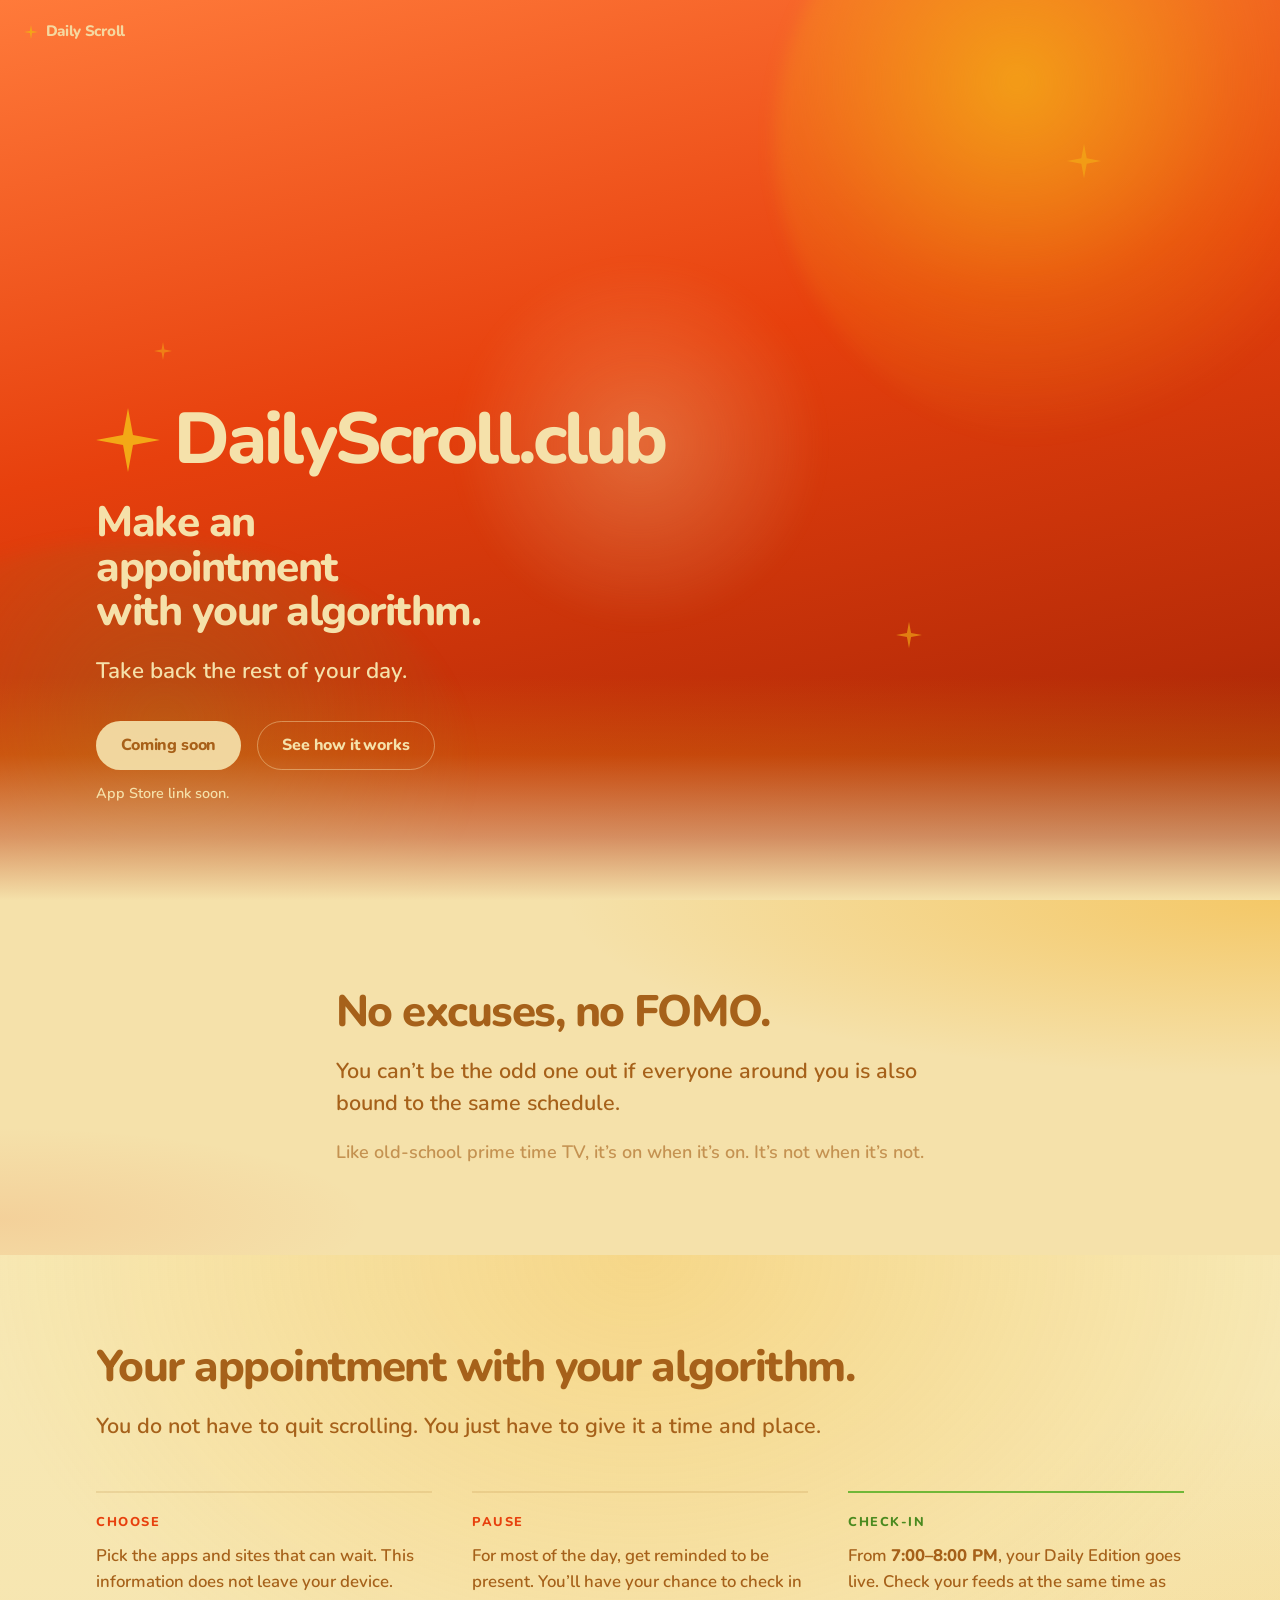
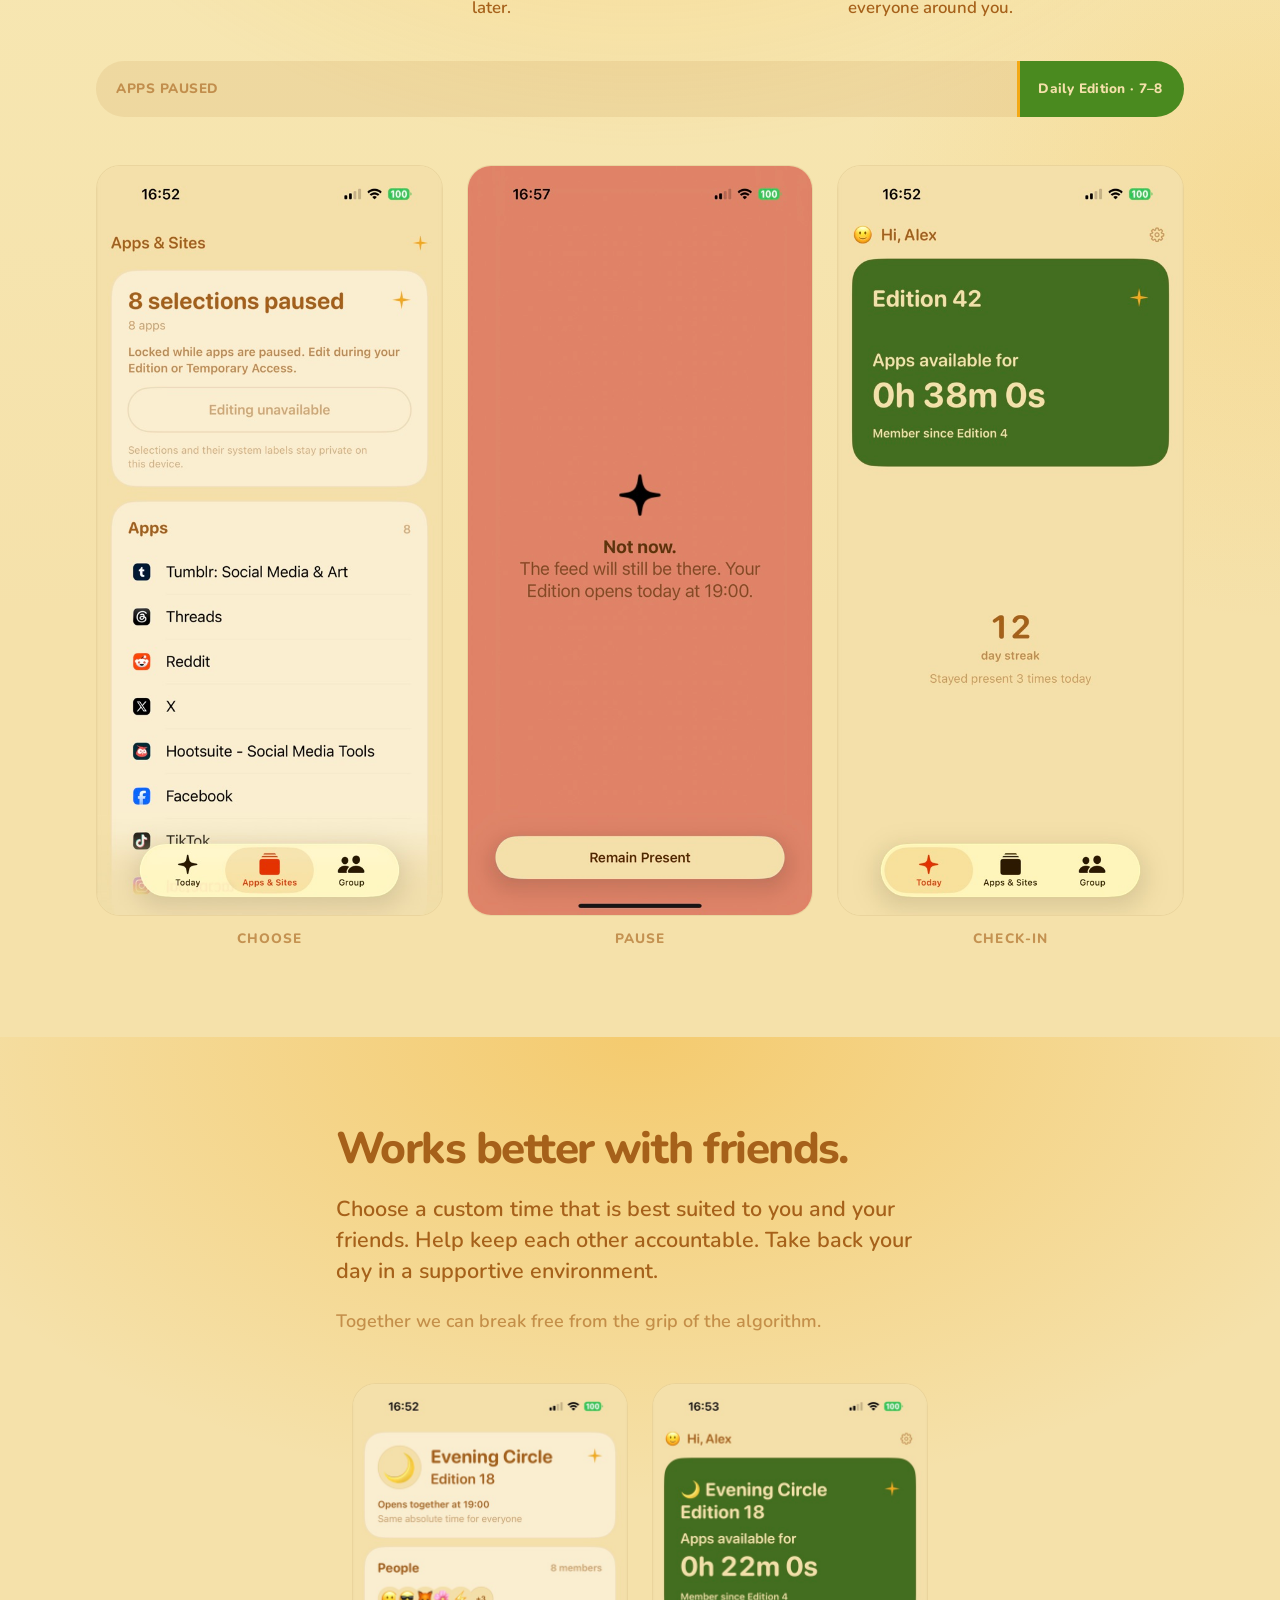
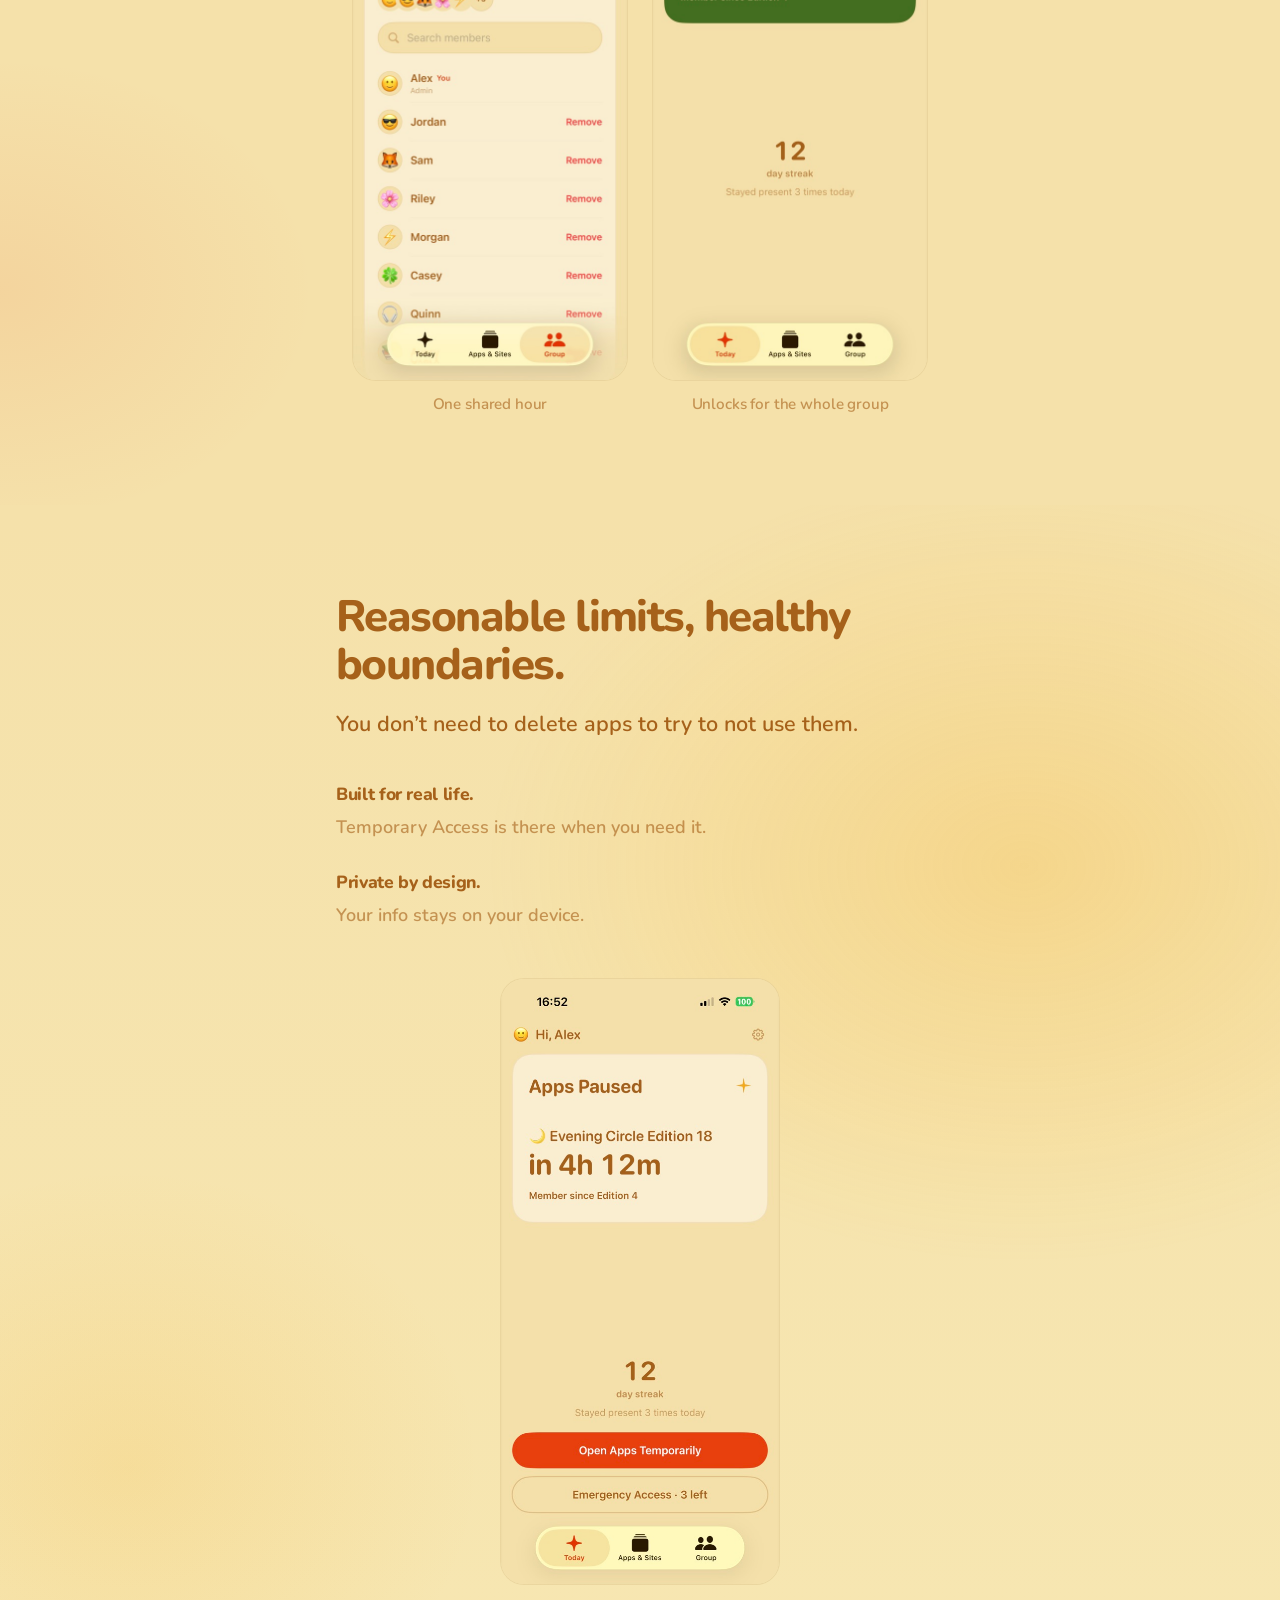
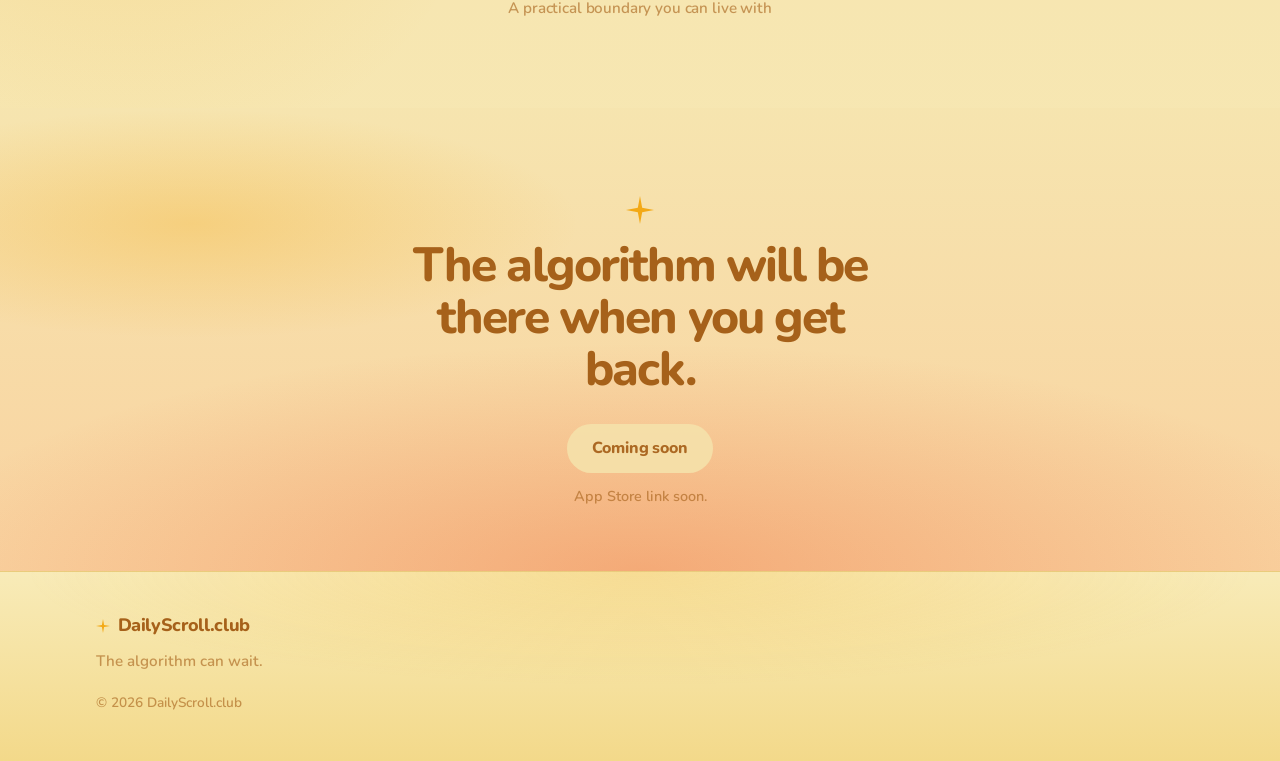
==== index.html @ f3be9831 "Add the DailyScroll.club marketing site. One-page site with product screenshots, brand atmosphere, a" ====
<!DOCTYPE html>
<html lang="en">
  <head>
    <meta charset="utf-8" />
    <meta name="viewport" content="width=device-width, initial-scale=1" />
    <title>Daily Scroll — The internet can wait.</title>
    <meta
      name="description"
      content="Daily Scroll gives your feeds one evening hour—then puts them away. Catch up once a day. The rest of the day is yours."
    />
    <meta property="og:title" content="Daily Scroll — The internet can wait." />
    <meta
      property="og:description"
      content="Give the feed an appointment. Catch up once a day. Then close the hour."
    />
    <meta property="og:type" content="website" />
    <meta property="og:image" content="assets/screens/daily-edition.jpg" />
    <link rel="icon" href="assets/sparkle.svg" type="image/svg+xml" />
    <link rel="preconnect" href="https://fonts.googleapis.com" />
    <link rel="preconnect" href="https://fonts.gstatic.com" crossorigin />
    <link
      href="https://fonts.googleapis.com/css2?family=Nunito:wght@500;600;700;800&display=swap"
      rel="stylesheet"
    />
    <link rel="stylesheet" href="styles.css" />
  </head>
  <body>
    <!--
      Store CTA placeholder.
      When you have a listing, set STORE_URL in main.js (and the button will activate).
    -->
    <a class="skip-link" href="#main">Skip to content</a>

    <header class="site-header">
      <a class="wordmark wordmark--nav" href="#top" aria-label="Daily Scroll home">
        <span class="sparkle sparkle--sm" aria-hidden="true"></span>
        Daily Scroll
      </a>
    </header>

    <main id="main">
      <!-- 1. Hero -->
      <section class="hero" id="top" aria-labelledby="hero-brand">
        <div class="hero__atmosphere" aria-hidden="true">
          <span class="hero__wash hero__wash--gold"></span>
          <span class="hero__wash hero__wash--ember"></span>
          <span class="hero__wash hero__wash--dusk"></span>
          <span class="hero__spark hero__spark--a"></span>
          <span class="hero__spark hero__spark--b"></span>
          <span class="hero__spark hero__spark--c"></span>
          <span class="hero__horizon"></span>
        </div>
        <div class="hero__inner">
          <h1 id="hero-brand" class="hero__brand reveal" data-reveal>
            <span class="sparkle sparkle--lg sparkle--twinkle" aria-hidden="true"></span>
            <span class="hero__brand-name">DailyScroll.club</span>
          </h1>
          <p id="hero-promise" class="hero__promise reveal" data-reveal>
            Make an appointment<br />with your algorithm.
          </p>
          <p class="hero__support reveal" data-reveal>
            Take back the rest of your day.
          </p>
          <div class="cta-group reveal" data-reveal>
            <a
              class="btn btn--primary btn--coming-soon"
              id="store-cta"
              href="#"
              aria-disabled="true"
              role="link"
            >
              Coming soon
            </a>
            <a class="btn btn--ghost" href="#how">See how it works</a>
          </div>
          <p class="cta-note reveal" data-reveal>App Store link soon.</p>
        </div>
      </section>

      <!-- 2. Observation -->
      <section class="section section--observation" aria-labelledby="observation-title">
        <div class="section__glow" aria-hidden="true"></div>
        <div class="section__inner narrow">
          <h2 id="observation-title" class="section__title reveal" data-reveal>
            No excuses, no FOMO.
          </h2>
          <p class="section__lead reveal" data-reveal>
            You can’t be the odd one out if everyone around you is also bound to
            the same schedule.
          </p>
          <p class="section__body reveal" data-reveal>
            Like old-school prime time TV, it’s on when it’s on. It’s not when
            it’s not.
          </p>
        </div>
      </section>

      <!-- 3. Ritual -->
      <section class="section section--ritual" id="how" aria-labelledby="ritual-title">
        <div class="section__glow" aria-hidden="true"></div>
        <div class="section__inner">
          <h2 id="ritual-title" class="section__title reveal" data-reveal>
            Your appointment with your algorithm.
          </h2>
          <p class="section__lead reveal" data-reveal>
            You do not have to quit scrolling. You just have to give it a time
            and place.
          </p>

          <ol class="ritual" aria-label="How Daily Scroll works">
            <li class="ritual__step reveal" data-reveal>
              <span class="ritual__label">Choose</span>
              <p>Pick the apps and sites that can wait. This information does not leave your device.</p>
            </li>
            <li class="ritual__step reveal" data-reveal>
              <span class="ritual__label">Pause</span>
              <p>For most of the day, get reminded to be present. You’ll have your chance to check in later.</p>
            </li>
            <li class="ritual__step ritual__step--edition reveal" data-reveal>
              <span class="ritual__label">Check-in</span>
              <p>From <strong>7:00–8:00&nbsp;PM</strong>, your Daily Edition goes live. Check your feeds at the same time as everyone around you.</p>
            </li>
          </ol>

          <div class="edition-visual reveal" data-reveal aria-hidden="true">
            <div class="edition-visual__track">
              <div class="edition-visual__day">
                <span>Apps paused</span>
              </div>
              <div class="edition-visual__hour">
                <span class="edition-visual__hand"></span>
                <span>Daily Edition · 7–8</span>
              </div>
            </div>
          </div>
        </div>

        <div class="section__inner shot-strip reveal" data-reveal>
          <figure class="shot">
            <img
              src="assets/screens/paused-apps.jpg"
              width="600"
              height="1304"
              alt="Apps and Sites screen showing eight social apps paused until the Edition."
              loading="lazy"
              decoding="async"
            />
            <figcaption class="shot__caption">Choose</figcaption>
          </figure>
          <figure class="shot">
            <img
              src="assets/screens/shield.jpg"
              width="600"
              height="1304"
              alt="Shield screen saying Not now, with Remain Present, and a note that the Edition opens at 19:00."
              loading="lazy"
              decoding="async"
            />
            <figcaption class="shot__caption">Pause</figcaption>
          </figure>
          <figure class="shot">
            <img
              src="assets/screens/daily-edition.jpg"
              width="600"
              height="1304"
              alt="Today screen during Daily Edition with apps available for thirty-eight minutes and a twelve-day streak."
              loading="lazy"
              decoding="async"
            />
            <figcaption class="shot__caption">Check-in</figcaption>
          </figure>
        </div>
      </section>

      <!-- 4. Social -->
      <section class="section section--together" aria-labelledby="together-title">
        <div class="section__glow" aria-hidden="true"></div>
        <div class="section__inner narrow">
          <h2 id="together-title" class="section__title reveal" data-reveal>
            Works better with friends.
          </h2>
          <p class="section__lead reveal" data-reveal>
            Choose a custom time that is best suited to you and your friends.
            Help keep each other accountable. Take back your day in a supportive
            environment.
          </p>
          <p class="section__body reveal" data-reveal>
            Together we can break free from the grip of the algorithm.
          </p>
        </div>

        <div class="section__inner shot-strip shot-strip--pair reveal" data-reveal>
          <figure class="shot">
            <img
              src="assets/screens/group.jpg"
              width="600"
              height="1304"
              alt="Group tab for Evening Circle, opening together at 19:00 with eight members."
              loading="lazy"
              decoding="async"
            />
            <figcaption class="shot__caption">One shared hour</figcaption>
          </figure>
          <figure class="shot">
            <img
              src="assets/screens/group-edition.jpg"
              width="600"
              height="1304"
              alt="Today screen during Group Edition with Evening Circle apps available for twenty-two minutes."
              loading="lazy"
              decoding="async"
            />
            <figcaption class="shot__caption">Unlocks for the whole group</figcaption>
          </figure>
        </div>
      </section>

      <!-- 5. Reassurance -->
      <section class="section section--ease" aria-labelledby="ease-title">
        <div class="section__glow" aria-hidden="true"></div>
        <div class="section__inner narrow">
          <h2 id="ease-title" class="section__title reveal" data-reveal>
            Reasonable limits, healthy boundaries.
          </h2>
          <p class="section__lead reveal" data-reveal>
            You don’t need to delete apps to try to not use them.
          </p>
          <ul class="ease-list">
            <li class="reveal" data-reveal>
              <strong>Built for real life.</strong>
              Temporary Access is there when you need it.
            </li>
            <li class="reveal" data-reveal>
              <strong>Private by design.</strong>
              Your info stays on your device.
            </li>
          </ul>
        </div>

        <div class="section__inner shot-strip shot-strip--single reveal" data-reveal>
          <figure class="shot">
            <img
              src="assets/screens/group-paused.jpg"
              width="600"
              height="1304"
              alt="Today screen with apps paused until Evening Circle Edition, plus Temporary and Emergency Access actions."
              loading="lazy"
              decoding="async"
            />
            <figcaption class="shot__caption">
              A practical boundary you can live with
            </figcaption>
          </figure>
        </div>
      </section>

      <!-- 6. Soft close -->
      <section class="section section--close" aria-labelledby="close-title">
        <div class="section__glow" aria-hidden="true"></div>
        <div class="section__inner narrow close-inner">
          <span class="sparkle sparkle--md sparkle--twinkle reveal" data-reveal aria-hidden="true"></span>
          <h2 id="close-title" class="close__title reveal" data-reveal>
            The algorithm will be there when you get back.
          </h2>
          <div class="cta-group reveal" data-reveal>
            <a
              class="btn btn--primary btn--coming-soon"
              id="store-cta-footer"
              href="#"
              aria-disabled="true"
              role="link"
            >
              Coming soon
            </a>
          </div>
          <p class="cta-note reveal" data-reveal>App Store link soon.</p>
        </div>
      </section>
    </main>

    <footer class="site-footer">
      <div class="site-footer__inner">
        <p class="site-footer__brand">
          <span class="sparkle sparkle--sm" aria-hidden="true"></span>
          DailyScroll.club
        </p>
        <p class="site-footer__note">
          The algorithm can wait.
        </p>
        <p class="site-footer__meta">
          <span>&copy; <span id="year">2026</span> DailyScroll.club</span>
        </p>
      </div>
    </footer>

    <script src="main.js" defer></script>
  </body>
</html>
---- styles.css ----
/* Daily Scroll — marketing page
   Tokens from Shared/BrandPalette.swift */

:root {
  --canvas: #f5e1aa;
  --ink: #a6611a;
  --flame: #e7400d;
  --gold: #f3a916;
  --green: #71b738;
  --edition: #4a8a1f;
  --cream: #f5e1aa;
  --surface: #f8ebb8;
  --ink-soft: rgba(166, 97, 26, 0.62);
  --ink-faint: rgba(166, 97, 26, 0.14);
  --font: "Nunito", system-ui, sans-serif;
  --max: 68rem;
  --narrow: 38rem;
  --ease: cubic-bezier(0.22, 1, 0.36, 1);
}

*,
*::before,
*::after {
  box-sizing: border-box;
}

html {
  scroll-behavior: smooth;
}

@media (prefers-reduced-motion: reduce) {
  html {
    scroll-behavior: auto;
  }
}

body {
  margin: 0;
  font-family: var(--font);
  font-weight: 500;
  font-size: 1.125rem;
  line-height: 1.55;
  color: var(--ink);
  background-color: var(--canvas);
  background-image:
    radial-gradient(ellipse 90% 50% at 0% 8%, rgba(243, 169, 22, 0.3), transparent 60%),
    radial-gradient(ellipse 70% 40% at 100% 55%, rgba(243, 169, 22, 0.14), transparent 58%),
    radial-gradient(ellipse 85% 45% at 50% 100%, rgba(231, 64, 13, 0.1), transparent 62%),
    linear-gradient(180deg, #f8ebb8 0%, var(--canvas) 35%, #f6e4b0 100%);
  background-attachment: fixed;
  -webkit-font-smoothing: antialiased;
  text-rendering: optimizeLegibility;
}

img {
  max-width: 100%;
  display: block;
}

a {
  color: inherit;
}

.skip-link {
  position: absolute;
  left: 1rem;
  top: -100%;
  z-index: 100;
  padding: 0.6rem 1rem;
  background: var(--flame);
  color: var(--cream);
  border-radius: 999px;
  font-weight: 700;
  text-decoration: none;
}

.skip-link:focus {
  top: 1rem;
}

/* Sparkle */

.sparkle {
  display: inline-block;
  flex-shrink: 0;
  background-color: var(--gold);
  mask: url("assets/sparkle.svg") center / contain no-repeat;
  -webkit-mask: url("assets/sparkle.svg") center / contain no-repeat;
}

.sparkle--sm {
  width: 0.9rem;
  height: 0.9rem;
}

.sparkle--md {
  width: 1.75rem;
  height: 1.75rem;
}

.sparkle--lg {
  width: clamp(2.75rem, 7vw, 4rem);
  height: clamp(2.75rem, 7vw, 4rem);
}

.sparkle--twinkle {
  animation: sparkle-twinkle 3.6s var(--ease) infinite;
}

@keyframes sparkle-twinkle {
  0%,
  100% {
    opacity: 0.55;
    transform: scale(0.92) rotate(0deg);
  }
  45% {
    opacity: 1;
    transform: scale(1.08) rotate(12deg);
  }
  70% {
    opacity: 0.8;
    transform: scale(1) rotate(-4deg);
  }
}

/* Header */

.site-header {
  position: absolute;
  top: 0;
  left: 0;
  right: 0;
  z-index: 10;
  padding: 1.25rem 1.5rem;
  display: flex;
  justify-content: flex-start;
}

.wordmark {
  display: inline-flex;
  align-items: center;
  gap: 0.45rem;
  text-decoration: none;
  font-weight: 800;
  letter-spacing: -0.02em;
}

.wordmark--nav {
  font-size: 0.95rem;
  color: var(--cream);
  opacity: 0.92;
}

.wordmark--nav .sparkle {
  background-color: var(--gold);
}

/* Hero — flame dusk, gold flares, drifting sparkles */

.hero {
  position: relative;
  min-height: 100svh;
  display: flex;
  align-items: flex-end;
  padding: 6.5rem 1.5rem 5.5rem;
  overflow: hidden;
  color: var(--cream);
  background: var(--flame);
}

.hero__atmosphere {
  position: absolute;
  inset: 0;
  pointer-events: none;
  background:
    linear-gradient(168deg, #ff7a3a 0%, var(--flame) 42%, #b82c08 78%, #8f1f05 100%);
}

.hero__wash {
  position: absolute;
  border-radius: 50%;
  filter: blur(8px);
}

.hero__wash--gold {
  top: -18%;
  right: -8%;
  width: min(72vw, 38rem);
  height: min(72vw, 38rem);
  background:
    radial-gradient(circle at 40% 40%, rgba(243, 169, 22, 0.85) 0%, rgba(243, 169, 22, 0.25) 42%, transparent 70%);
  animation: wash-drift 14s var(--ease) infinite alternate;
}

.hero__wash--ember {
  bottom: -10%;
  left: -16%;
  width: min(80vw, 42rem);
  height: min(55vw, 28rem);
  background:
    radial-gradient(circle at 55% 40%, rgba(166, 97, 26, 0.55) 0%, rgba(166, 97, 26, 0.15) 50%, transparent 72%);
  animation: wash-drift 18s var(--ease) infinite alternate-reverse;
}

.hero__wash--dusk {
  top: 28%;
  left: 35%;
  width: min(50vw, 24rem);
  height: min(50vw, 24rem);
  background:
    radial-gradient(circle at center, rgba(245, 225, 170, 0.28) 0%, transparent 68%);
  animation: wash-breathe 9s var(--ease) infinite;
}

.hero__spark {
  position: absolute;
  width: 1.35rem;
  height: 1.35rem;
  background-color: var(--gold);
  mask: url("assets/sparkle.svg") center / contain no-repeat;
  -webkit-mask: url("assets/sparkle.svg") center / contain no-repeat;
  opacity: 0.7;
}

.hero__spark--a {
  top: 16%;
  right: 14%;
  width: 2.1rem;
  height: 2.1rem;
  animation: spark-float 7s var(--ease) infinite;
}

.hero__spark--b {
  top: 38%;
  left: 12%;
  width: 1.15rem;
  height: 1.15rem;
  opacity: 0.55;
  animation: spark-float 9.5s var(--ease) 1.2s infinite reverse;
}

.hero__spark--c {
  bottom: 28%;
  right: 28%;
  width: 1.6rem;
  height: 1.6rem;
  opacity: 0.65;
  animation: spark-float 8.2s var(--ease) 0.6s infinite;
}

.hero__horizon {
  position: absolute;
  left: 0;
  right: 0;
  bottom: 0;
  height: min(28vh, 14rem);
  background:
    linear-gradient(
      180deg,
      transparent 0%,
      rgba(243, 169, 22, 0.22) 35%,
      rgba(245, 225, 170, 0.55) 72%,
      var(--canvas) 100%
    );
}

@keyframes wash-drift {
  from {
    transform: translate3d(0, 0, 0) scale(1);
  }
  to {
    transform: translate3d(-3%, 4%, 0) scale(1.06);
  }
}

@keyframes wash-breathe {
  0%,
  100% {
    opacity: 0.45;
    transform: scale(1);
  }
  50% {
    opacity: 0.9;
    transform: scale(1.12);
  }
}

@keyframes spark-float {
  0%,
  100% {
    transform: translate3d(0, 0, 0) rotate(0deg);
    opacity: 0.45;
  }
  50% {
    transform: translate3d(0, -1.1rem, 0) rotate(18deg);
    opacity: 0.95;
  }
}

.hero__inner {
  position: relative;
  z-index: 1;
  width: min(100%, var(--max));
  margin: 0 auto;
  padding-bottom: 0.5rem;
}

.hero__brand {
  display: flex;
  align-items: center;
  gap: 0.85rem;
  margin: 0 0 1.5rem;
  font-size: inherit;
  font-weight: inherit;
}

.hero__brand-name {
  font-size: clamp(2.5rem, 8vw, 4.5rem);
  font-weight: 800;
  letter-spacing: -0.04em;
  line-height: 1.02;
}

.hero__promise {
  margin: 0 0 1.25rem;
  font-size: clamp(1.75rem, 5vw, 2.65rem);
  font-weight: 800;
  letter-spacing: -0.035em;
  line-height: 1.05;
  max-width: 16ch;
  opacity: 0.96;
}

.hero__support {
  margin: 0 0 2rem;
  font-size: clamp(1.15rem, 2.4vw, 1.4rem);
  font-weight: 600;
  opacity: 0.92;
  max-width: 28ch;
}

/* CTAs */

.cta-group {
  display: flex;
  flex-wrap: wrap;
  align-items: center;
  gap: 0.75rem 1rem;
}

.btn {
  display: inline-flex;
  align-items: center;
  justify-content: center;
  min-height: 3rem;
  padding: 0.7rem 1.5rem;
  border-radius: 999px;
  font-family: inherit;
  font-size: 1rem;
  font-weight: 800;
  letter-spacing: -0.01em;
  text-decoration: none;
  border: 1.5px solid transparent;
  transition:
    transform 0.2s var(--ease),
    background-color 0.2s var(--ease),
    border-color 0.2s var(--ease),
    opacity 0.2s var(--ease);
}

.btn--primary {
  background: var(--gold);
  color: var(--ink);
}

.hero .btn--primary,
.section--close .btn--primary {
  background: var(--cream);
  color: var(--ink);
}

.btn--ghost {
  background: transparent;
  color: var(--cream);
  border-color: rgba(245, 225, 170, 0.45);
}

.btn--coming-soon {
  cursor: default;
  pointer-events: none;
  opacity: 0.92;
}

.btn:not(.btn--coming-soon):hover {
  transform: translateY(-1px);
}

.btn:not(.btn--coming-soon):active {
  transform: translateY(1px);
}

.cta-note {
  margin: 0.75rem 0 0;
  font-size: 0.9rem;
  font-weight: 600;
  opacity: 0.7;
}

.hero .cta-note {
  color: var(--cream);
}

/* Sections — cream / gold / flame. Green stays in UI chrome (Edition), not page washes. */

.section {
  position: relative;
  padding: 5.5rem 1.5rem;
}

.section__glow {
  position: absolute;
  inset: 0;
  pointer-events: none;
  z-index: 0;
}

.section__inner {
  position: relative;
  z-index: 1;
  width: min(100%, var(--max));
  margin: 0 auto;
}

.section__inner.narrow {
  width: min(100%, var(--narrow));
}

.section__title {
  margin: 0 0 1.25rem;
  font-size: clamp(1.85rem, 4.5vw, 2.75rem);
  font-weight: 800;
  letter-spacing: -0.035em;
  line-height: 1.1;
}

.section__lead {
  margin: 0 0 1.25rem;
  font-size: clamp(1.15rem, 2.2vw, 1.35rem);
  font-weight: 600;
  line-height: 1.45;
}

.section__body {
  margin: 0;
  color: var(--ink-soft);
  font-weight: 600;
}

.section--observation {
  background: linear-gradient(180deg, rgba(245, 225, 170, 0.85) 0%, transparent 55%);
}

.section--observation .section__glow {
  background:
    radial-gradient(ellipse 90% 80% at 100% 0%, rgba(243, 169, 22, 0.45), transparent 62%),
    radial-gradient(ellipse 50% 45% at 0% 90%, rgba(231, 64, 13, 0.1), transparent 58%);
}

.section--ritual {
  background: linear-gradient(180deg, rgba(248, 235, 184, 0.75) 0%, transparent 70%);
}

.section--ritual .section__glow {
  background:
    radial-gradient(ellipse 80% 55% at 50% 0%, rgba(243, 169, 22, 0.28), transparent 65%),
    radial-gradient(ellipse 55% 50% at 100% 40%, rgba(243, 169, 22, 0.16), transparent 60%);
}

.section--together {
  background: transparent;
}

.section--together .section__glow {
  background:
    radial-gradient(ellipse 100% 70% at 50% 0%, rgba(243, 169, 22, 0.4), transparent 62%),
    radial-gradient(ellipse 45% 40% at 0% 80%, rgba(231, 64, 13, 0.08), transparent 55%);
}

.section--ease {
  background: linear-gradient(180deg, transparent 0%, rgba(248, 235, 184, 0.55) 100%);
}

.section--ease .section__glow {
  background:
    radial-gradient(ellipse 70% 55% at 80% 30%, rgba(243, 169, 22, 0.22), transparent 60%),
    radial-gradient(ellipse 50% 45% at 10% 80%, rgba(243, 169, 22, 0.14), transparent 55%);
}

.section--close {
  background: linear-gradient(180deg, rgba(248, 235, 184, 0.35) 0%, rgba(253, 196, 150, 0.5) 100%);
  text-align: center;
  padding-bottom: 4rem;
}

.section--close .section__glow {
  background:
    radial-gradient(ellipse 100% 85% at 50% 100%, rgba(231, 64, 13, 0.28), transparent 58%),
    radial-gradient(ellipse 55% 45% at 15% 25%, rgba(243, 169, 22, 0.3), transparent 55%);
}

.close-inner {
  display: flex;
  flex-direction: column;
  align-items: center;
}

.close-inner .sparkle {
  margin-bottom: 1rem;
}

.close__title {
  margin: 0 0 1.75rem;
  font-size: clamp(1.85rem, 5vw, 3rem);
  font-weight: 800;
  letter-spacing: -0.04em;
  line-height: 1.08;
  max-width: 16ch;
}

.section--close .cta-note {
  color: var(--ink-soft);
}

.section--close .btn--ghost {
  color: var(--ink);
  border-color: var(--ink-faint);
}

/* Ritual steps — not a card farm; open rhythm */

.ritual {
  list-style: none;
  margin: 3rem 0 2.5rem;
  padding: 0;
  display: grid;
  gap: 2rem;
}

@media (min-width: 720px) {
  .ritual {
    grid-template-columns: repeat(3, 1fr);
    gap: 2.5rem;
  }
}

.ritual__step {
  margin: 0;
  padding: 0;
  border-top: 2px solid var(--ink-faint);
  padding-top: 1.25rem;
}

.ritual__step--edition {
  border-top-color: var(--green);
}

.ritual__label {
  display: block;
  margin-bottom: 0.65rem;
  font-size: 0.8rem;
  font-weight: 800;
  letter-spacing: 0.12em;
  text-transform: uppercase;
  color: var(--flame);
}

.ritual__step--edition .ritual__label {
  color: var(--edition);
}

.ritual__step p {
  margin: 0;
  font-size: 1.05rem;
  font-weight: 600;
  color: var(--ink);
}

.ritual__step em {
  font-style: normal;
  font-weight: 800;
}

.ritual__step strong {
  font-weight: 800;
}

/* Edition timeline visual */

.edition-visual {
  margin: 0 0 3rem;
}

.edition-visual__track {
  display: grid;
  grid-template-columns: 1fr auto;
  align-items: stretch;
  gap: 0;
  min-height: 3.5rem;
  border-radius: 999px;
  overflow: hidden;
  background: rgba(166, 97, 26, 0.1);
}

.edition-visual__day {
  display: flex;
  align-items: center;
  padding: 0.85rem 1.25rem;
  font-size: 0.85rem;
  font-weight: 800;
  letter-spacing: 0.04em;
  text-transform: uppercase;
  color: var(--ink-soft);
}

.edition-visual__hour {
  position: relative;
  display: flex;
  align-items: center;
  justify-content: center;
  min-width: 9.5rem;
  padding: 0.85rem 1.35rem;
  background: var(--edition);
  color: var(--cream);
  font-size: 0.85rem;
  font-weight: 800;
  letter-spacing: 0.02em;
}

.edition-visual__hand {
  position: absolute;
  left: 0;
  top: 0;
  bottom: 0;
  width: 3px;
  background: var(--gold);
  transform-origin: center top;
  animation: hour-pulse 3.2s var(--ease) infinite;
}

@keyframes hour-pulse {
  0%,
  100% {
    opacity: 0.55;
    box-shadow: 0 0 0 0 rgba(243, 169, 22, 0.4);
  }
  50% {
    opacity: 1;
    box-shadow: 0 0 12px 2px rgba(243, 169, 22, 0.35);
  }
}

/* Product screenshots — one strip pattern everywhere */

.shot-strip {
  display: grid;
  grid-template-columns: repeat(3, minmax(0, 1fr));
  gap: 1.25rem 1.5rem;
  margin-top: 3rem;
  align-items: start;
}

.shot-strip--pair {
  grid-template-columns: repeat(2, minmax(0, 1fr));
  max-width: 36rem;
  margin-left: auto;
  margin-right: auto;
}

.shot-strip--single {
  grid-template-columns: minmax(0, 17.5rem);
  justify-content: center;
  max-width: none;
}

.shot {
  margin: 0;
  width: 100%;
  max-width: none;
}

.shot img {
  width: 100%;
  height: auto;
  display: block;
  border-radius: 1.5rem;
  border: 1px solid rgba(166, 97, 26, 0.14);
  background: rgba(248, 235, 184, 0.65);
}

.shot__caption {
  margin: 0.75rem 0 0;
  font-size: 0.85rem;
  font-weight: 800;
  letter-spacing: 0.08em;
  text-transform: uppercase;
  color: var(--ink-soft);
  text-align: center;
}

.shot-strip--pair .shot__caption,
.shot-strip--single .shot__caption {
  font-size: 0.95rem;
  font-weight: 600;
  letter-spacing: -0.01em;
  text-transform: none;
}

@media (max-width: 720px) {
  .shot-strip {
    grid-template-columns: 1fr;
    max-width: 17.5rem;
    margin-left: auto;
    margin-right: auto;
    gap: 2rem;
  }

  .shot-strip--pair {
    max-width: 17.5rem;
  }
}

/* Ease list */

.ease-list {
  list-style: none;
  margin: 2.5rem 0 0;
  padding: 0;
  display: grid;
  gap: 1.75rem;
}

.ease-list li {
  margin: 0;
  padding: 0;
  font-weight: 600;
  color: var(--ink-soft);
}

.ease-list strong {
  display: block;
  margin-bottom: 0.35rem;
  color: var(--ink);
  font-weight: 800;
  font-size: 1.1rem;
  letter-spacing: -0.02em;
}

/* Footer */

.site-footer {
  position: relative;
  padding: 2.5rem 1.5rem 3rem;
  border-top: 1px solid rgba(166, 97, 26, 0.12);
  background:
    radial-gradient(ellipse 80% 100% at 50% 0%, rgba(243, 169, 22, 0.22), transparent 60%),
    linear-gradient(180deg, #f8ebb8 0%, #f3d98a 100%);
}

.site-footer__inner {
  width: min(100%, var(--max));
  margin: 0 auto;
  display: grid;
  gap: 0.65rem;
}

.site-footer__brand {
  margin: 0;
  display: inline-flex;
  align-items: center;
  gap: 0.45rem;
  font-weight: 800;
  letter-spacing: -0.02em;
}

.site-footer__note {
  margin: 0;
  font-size: 0.95rem;
  font-weight: 600;
  color: var(--ink-soft);
}

.site-footer__meta {
  margin: 0.5rem 0 0;
  font-size: 0.85rem;
  font-weight: 600;
  color: var(--ink-soft);
}

/* Reveal motion */

.reveal {
  opacity: 0;
  transform: translateY(1.1rem);
  transition:
    opacity 0.7s var(--ease),
    transform 0.7s var(--ease);
}

.reveal.is-visible {
  opacity: 1;
  transform: none;
}

.reveal:nth-child(2) {
  transition-delay: 0.06s;
}

.reveal:nth-child(3) {
  transition-delay: 0.12s;
}

.reveal:nth-child(4) {
  transition-delay: 0.18s;
}

.reveal:nth-child(5) {
  transition-delay: 0.24s;
}

@media (prefers-reduced-motion: reduce) {
  .reveal {
    opacity: 1;
    transform: none;
    transition: none;
  }

  .edition-visual__hand,
  .hero__wash--gold,
  .hero__wash--ember,
  .hero__wash--dusk,
  .hero__spark,
  .sparkle--twinkle {
    animation: none;
  }

  .hero__spark,
  .sparkle--twinkle {
    opacity: 0.75;
  }

  .hero__wash--dusk {
    opacity: 0.7;
  }

  .edition-visual__hand {
    opacity: 1;
  }

  .btn:not(.btn--coming-soon):hover,
  .btn:not(.btn--coming-soon):active {
    transform: none;
  }
}

@media (max-width: 720px) {
  body {
    background-attachment: scroll;
  }
}

/* Mobile tweaks */

@media (max-width: 480px) {
  .hero {
    padding: 5.5rem 1.25rem 3.25rem;
    align-items: flex-end;
  }

  .section {
    padding: 4rem 1.25rem;
  }

  .edition-visual__track {
    grid-template-columns: 1fr;
    border-radius: 1.25rem;
  }

  .edition-visual__hour {
    min-width: 0;
    justify-content: flex-start;
  }

  .shot-strip,
  .shot-strip--pair {
    max-width: min(100%, 18rem);
  }
}
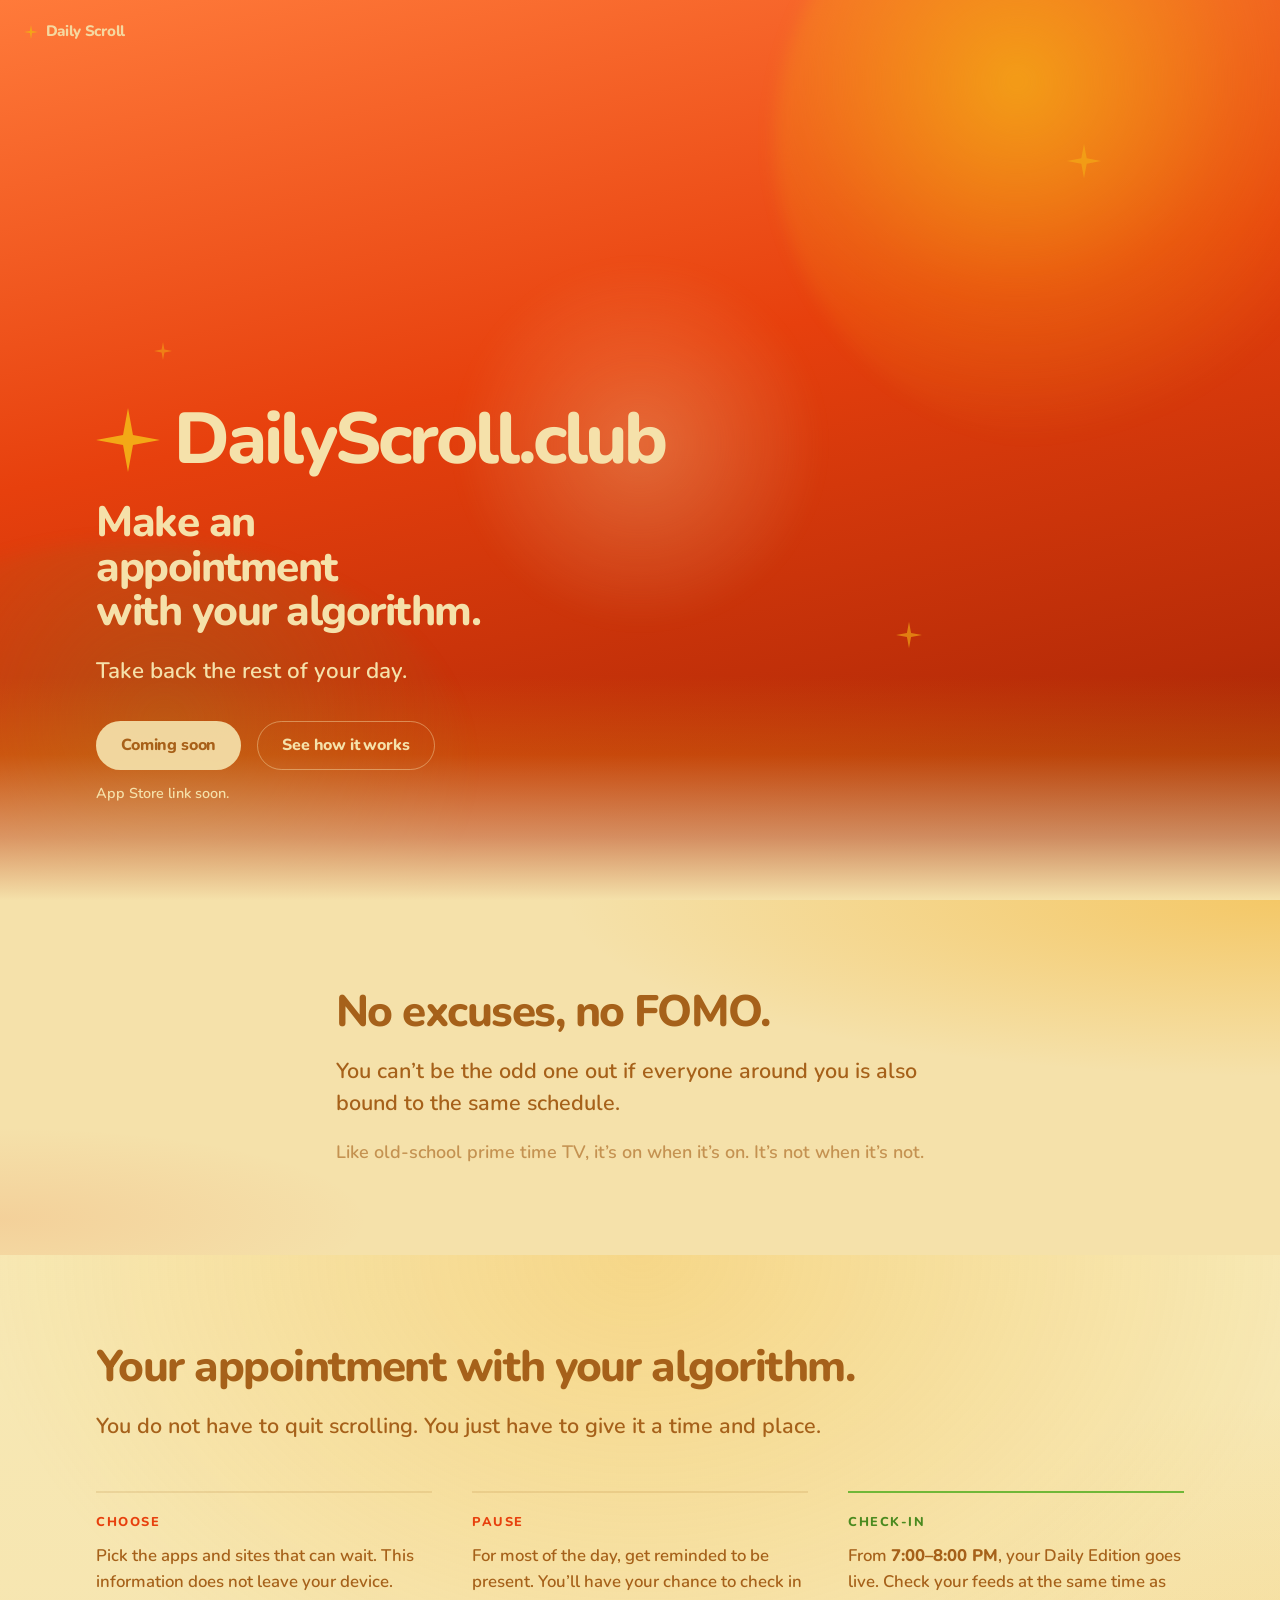
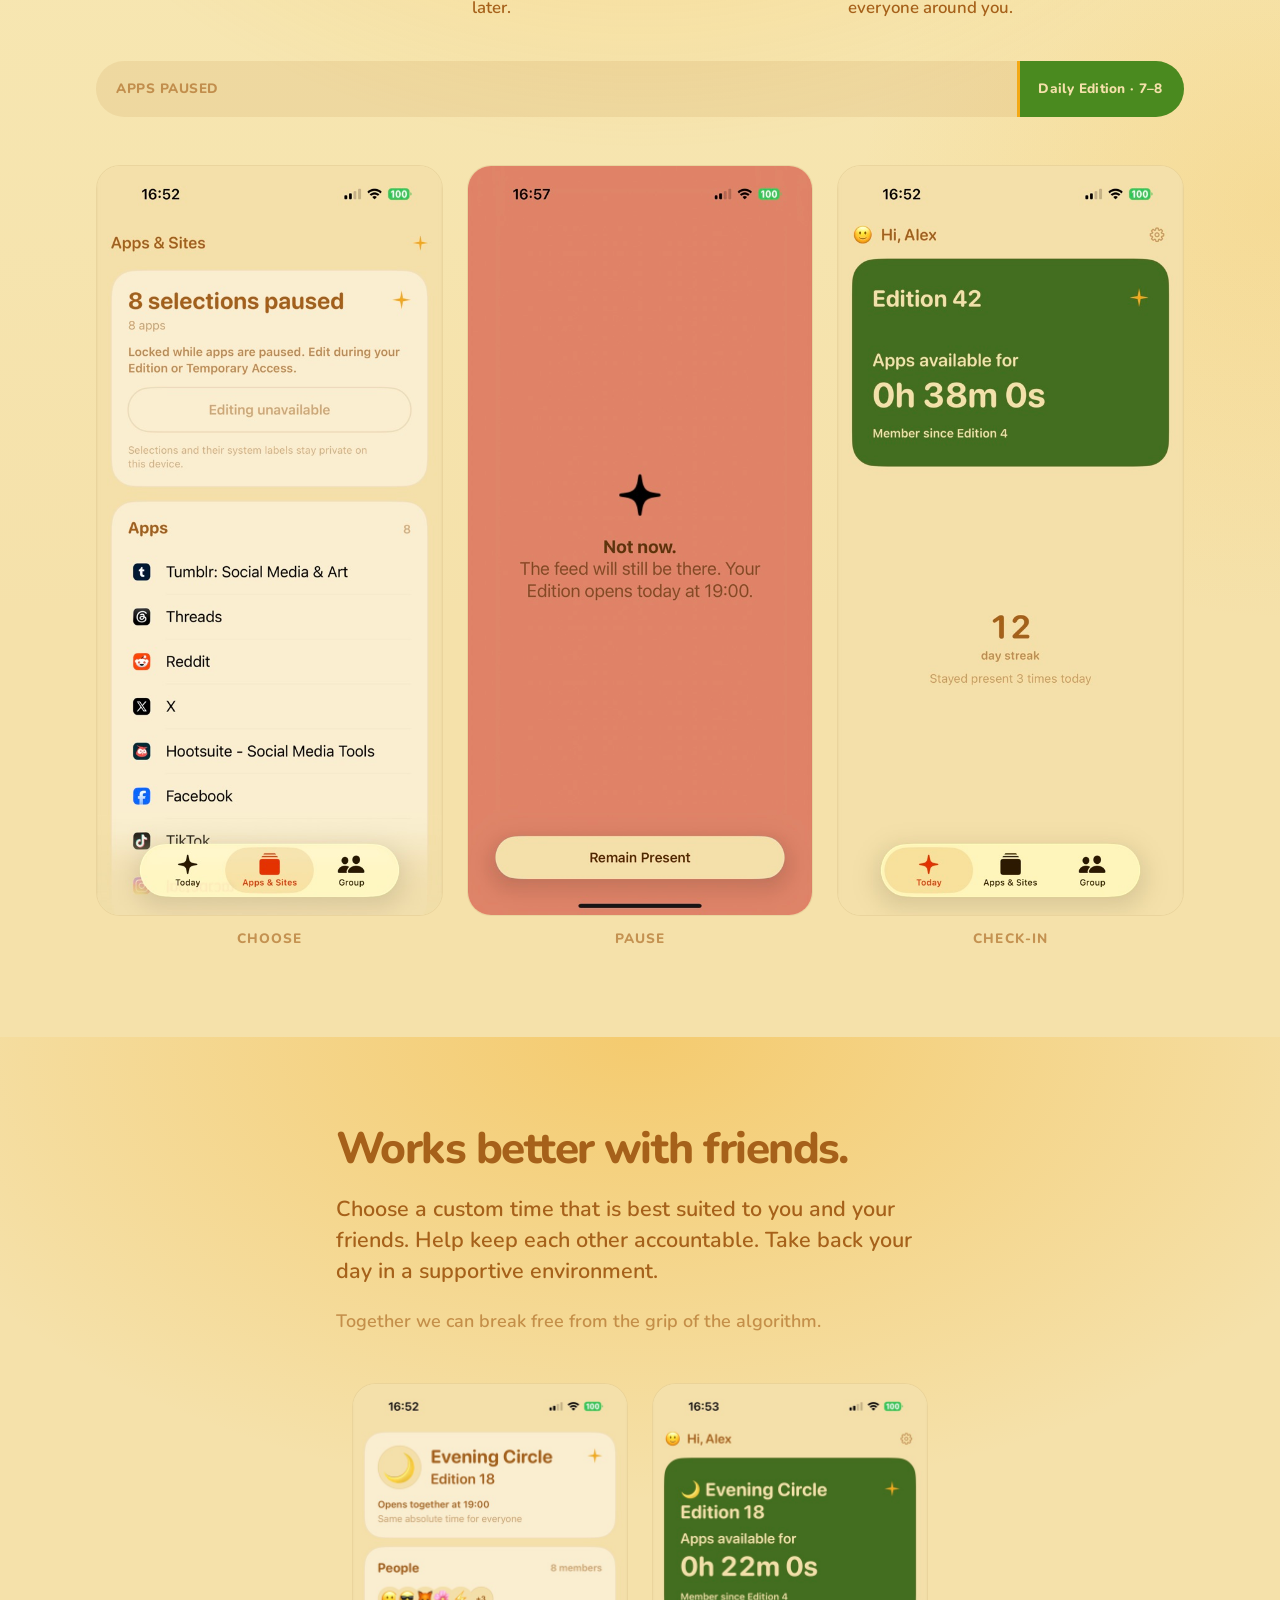
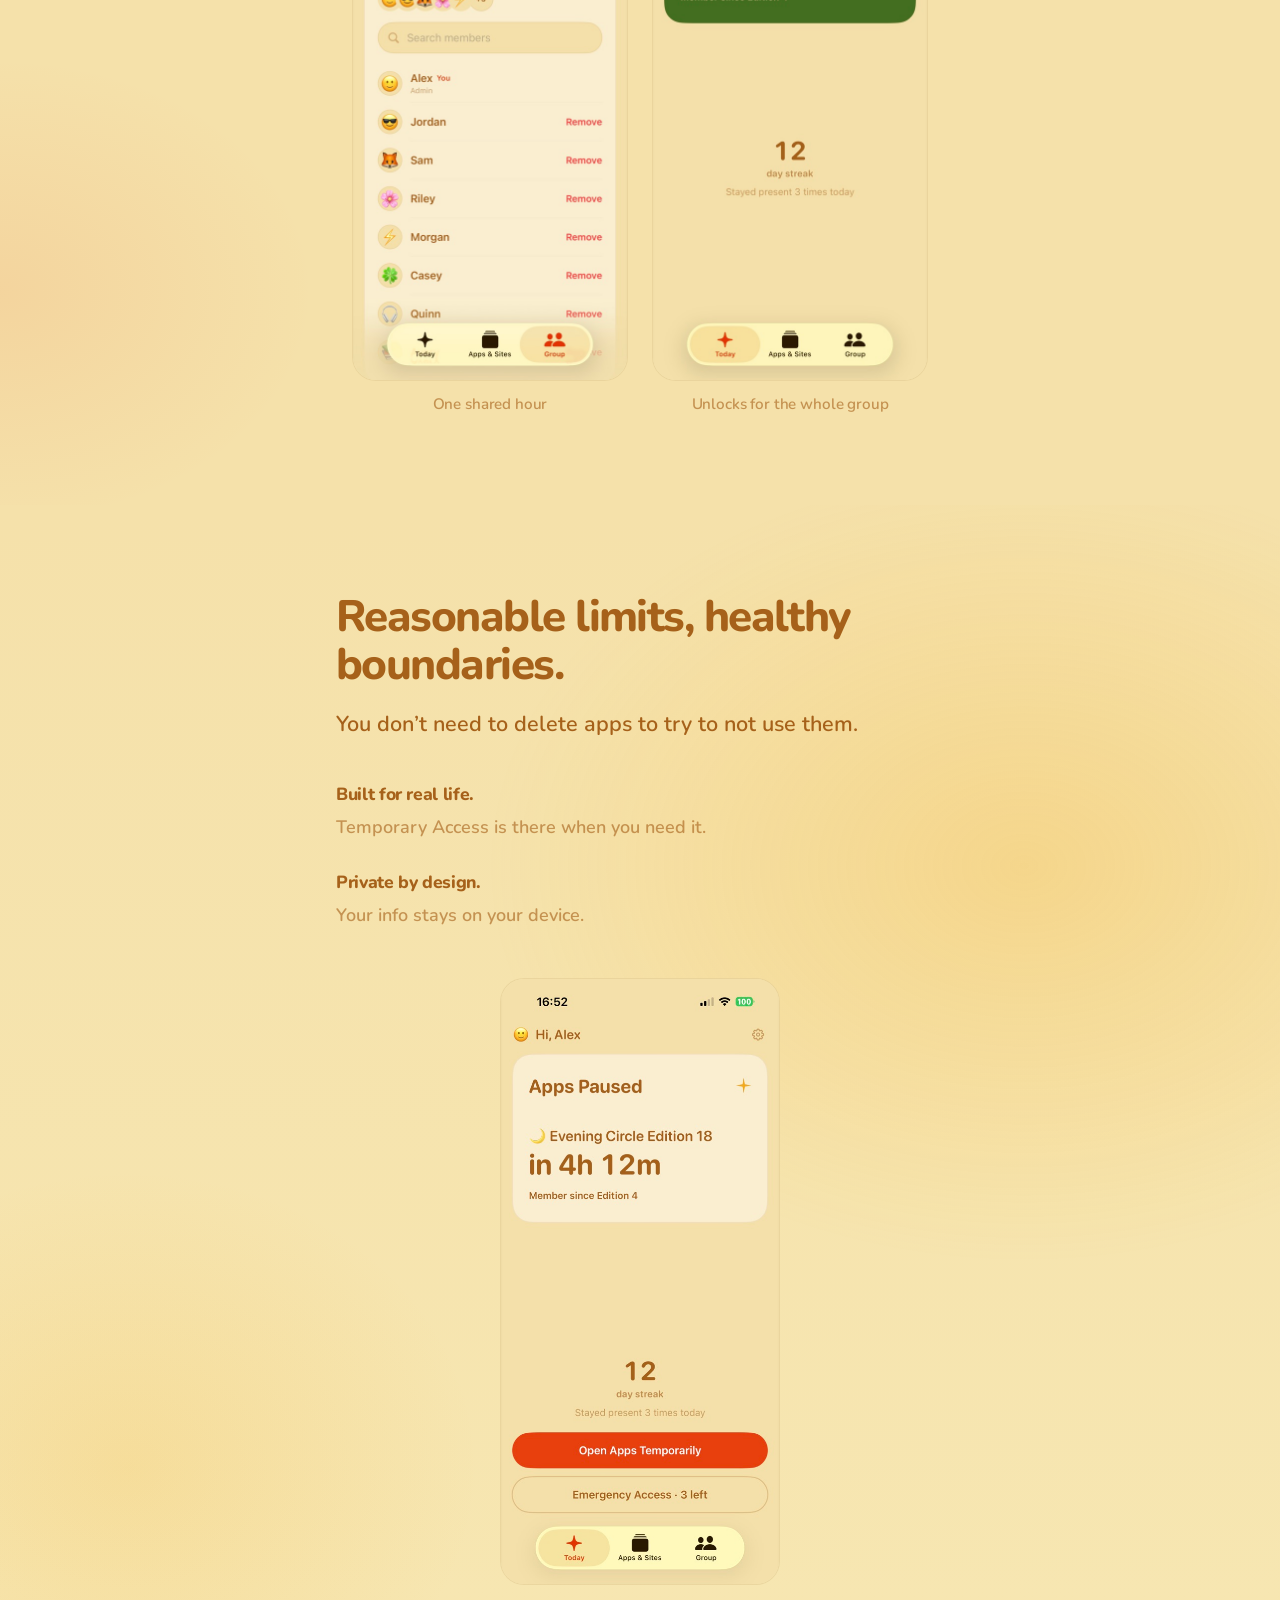
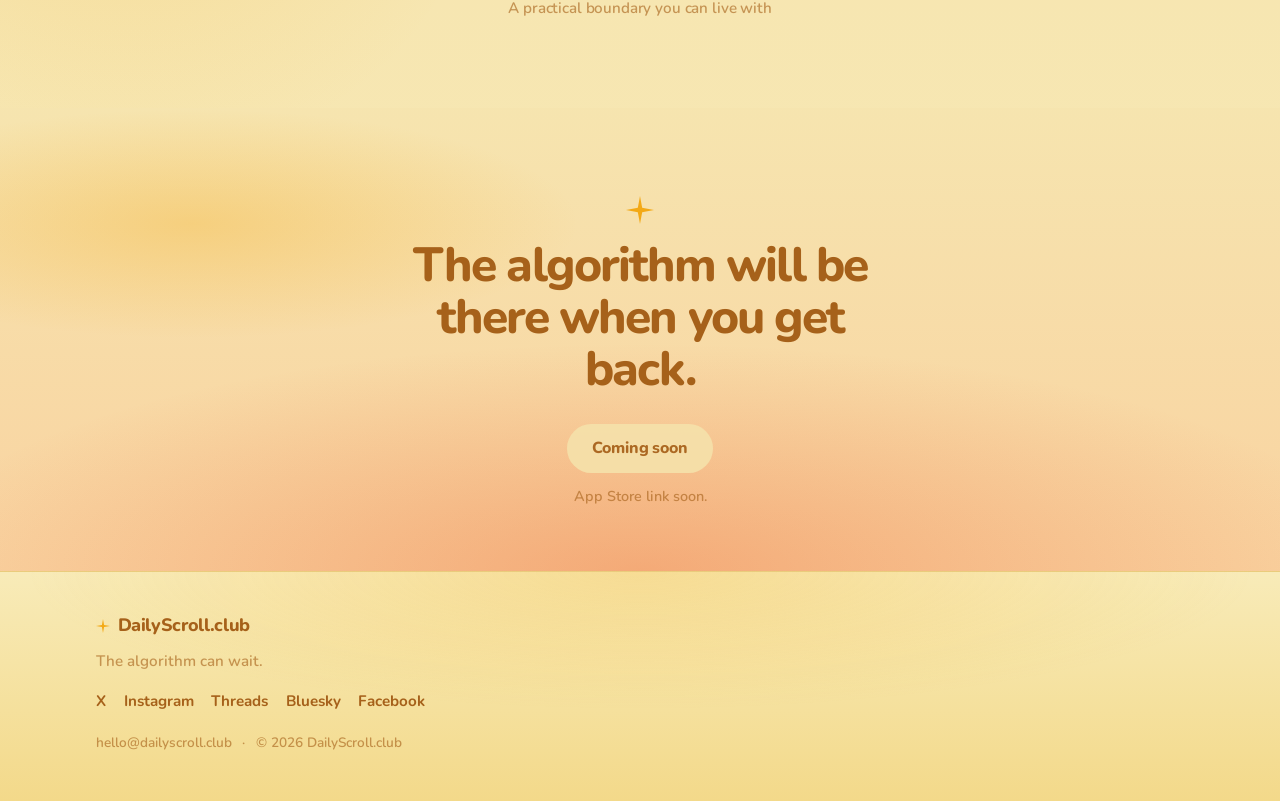
==== commit 8be96cc9: "Add social and contact links to the marketing footer. Point visitors at the new X, Instagram, Thread" ====
--- a/index.html
+++ b/index.html
@@ -287,7 +287,20 @@
         <p class="site-footer__note">
           The algorithm can wait.
         </p>
+        <nav class="site-footer__socials" aria-label="Social links">
+          <a href="https://x.com/DailyScrollClub" rel="noopener noreferrer" target="_blank">X</a>
+          <a href="https://instagram.com/dailyscroll.club" rel="noopener noreferrer" target="_blank">Instagram</a>
+          <a href="https://www.threads.net/@dailyscroll.club" rel="noopener noreferrer" target="_blank">Threads</a>
+          <a href="https://bsky.app/profile/dailyscroll.club" rel="noopener noreferrer" target="_blank">Bluesky</a>
+          <a
+            href="https://www.facebook.com/people/Daily-Scroll-Club/61592258904945"
+            rel="noopener noreferrer"
+            target="_blank"
+          >Facebook</a>
+        </nav>
         <p class="site-footer__meta">
+          <a href="mailto:hello@dailyscroll.club">hello@dailyscroll.club</a>
+          <span aria-hidden="true">·</span>
           <span>&copy; <span id="year">2026</span> DailyScroll.club</span>
         </p>
       </div>
--- a/styles.css
+++ b/styles.css
@@ -789,11 +789,46 @@
   color: var(--ink-soft);
 }
 
+.site-footer__socials {
+  display: flex;
+  flex-wrap: wrap;
+  gap: 0.35rem 1.1rem;
+  margin: 0.35rem 0 0;
+  font-size: 0.95rem;
+  font-weight: 700;
+}
+
+.site-footer__socials a {
+  text-decoration: none;
+  color: var(--ink);
+  transition: color 160ms var(--ease);
+}
+
+.site-footer__socials a:hover,
+.site-footer__socials a:focus-visible {
+  color: var(--flame);
+}
+
 .site-footer__meta {
   margin: 0.5rem 0 0;
+  display: flex;
+  flex-wrap: wrap;
+  align-items: center;
+  gap: 0.45rem 0.65rem;
   font-size: 0.85rem;
   font-weight: 600;
   color: var(--ink-soft);
+}
+
+.site-footer__meta a {
+  color: var(--ink-soft);
+  text-decoration: none;
+  transition: color 160ms var(--ease);
+}
+
+.site-footer__meta a:hover,
+.site-footer__meta a:focus-visible {
+  color: var(--flame);
 }
 
 /* Reveal motion */
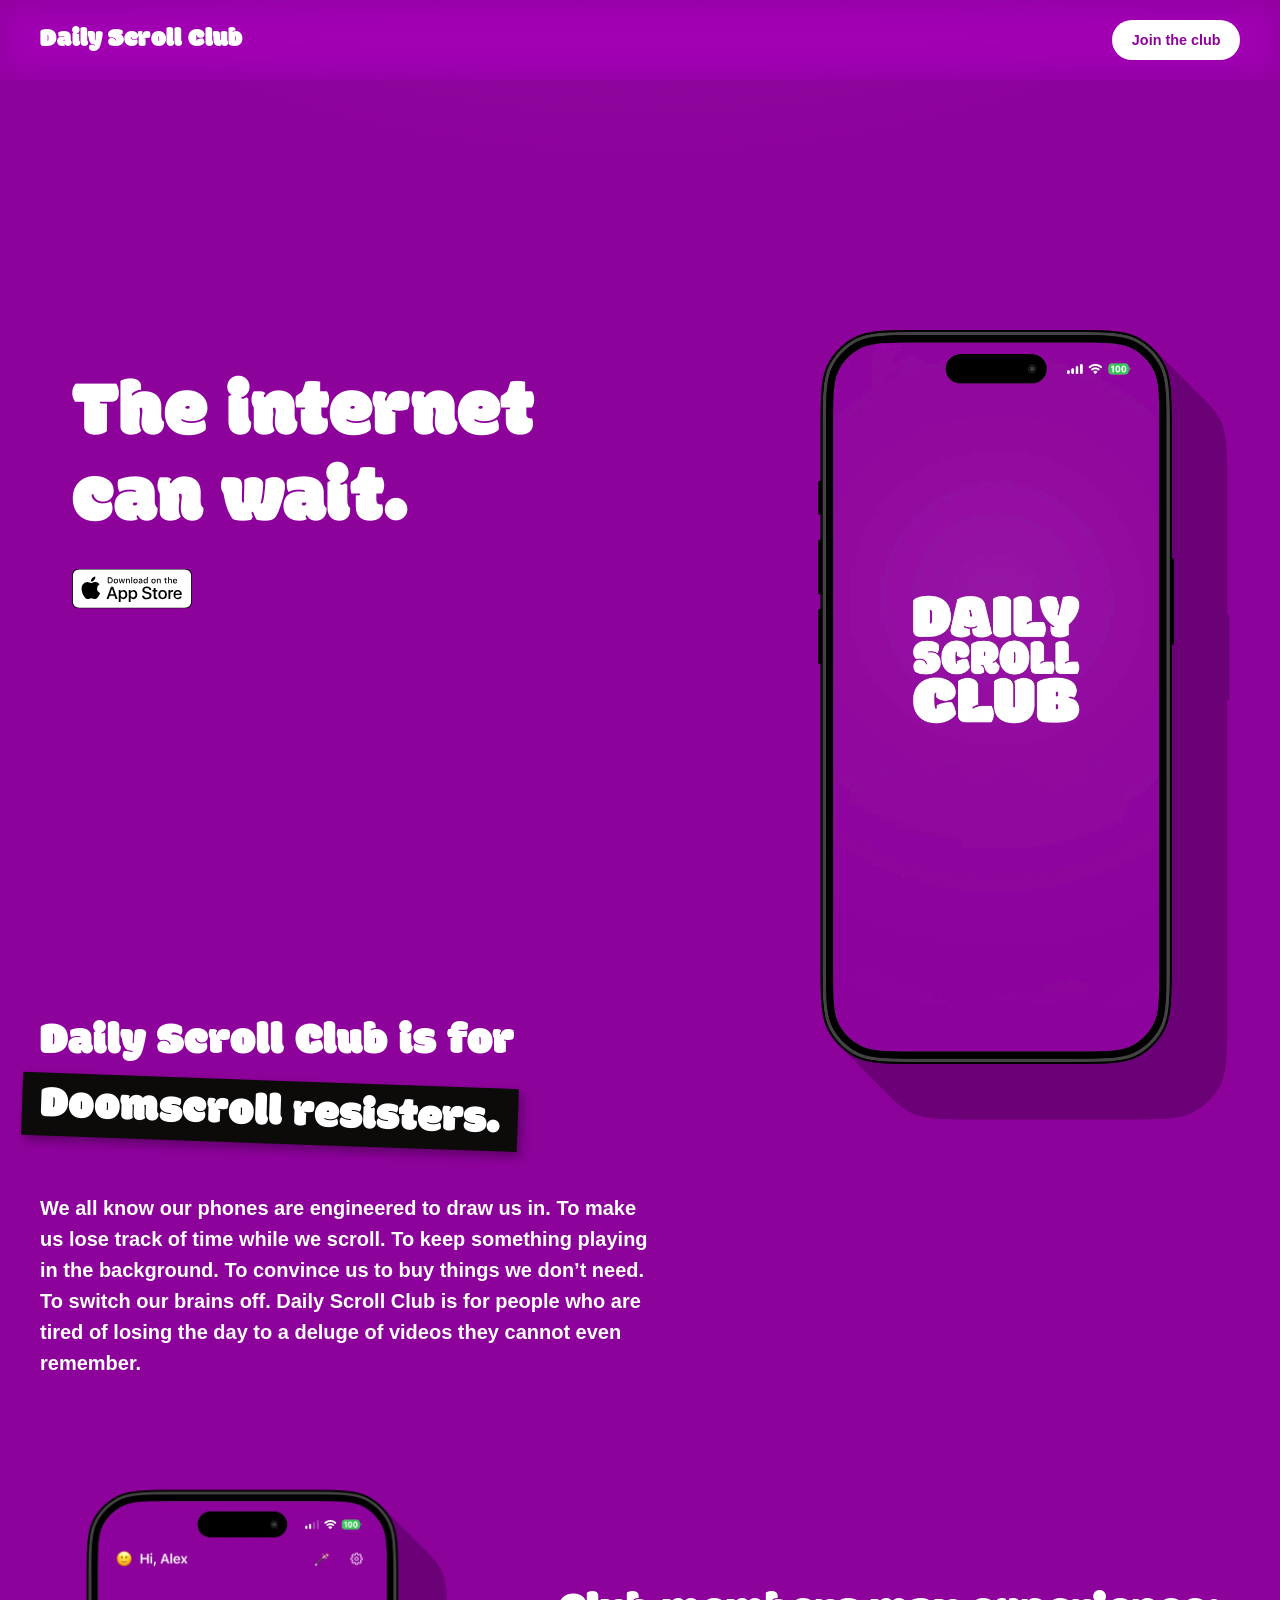
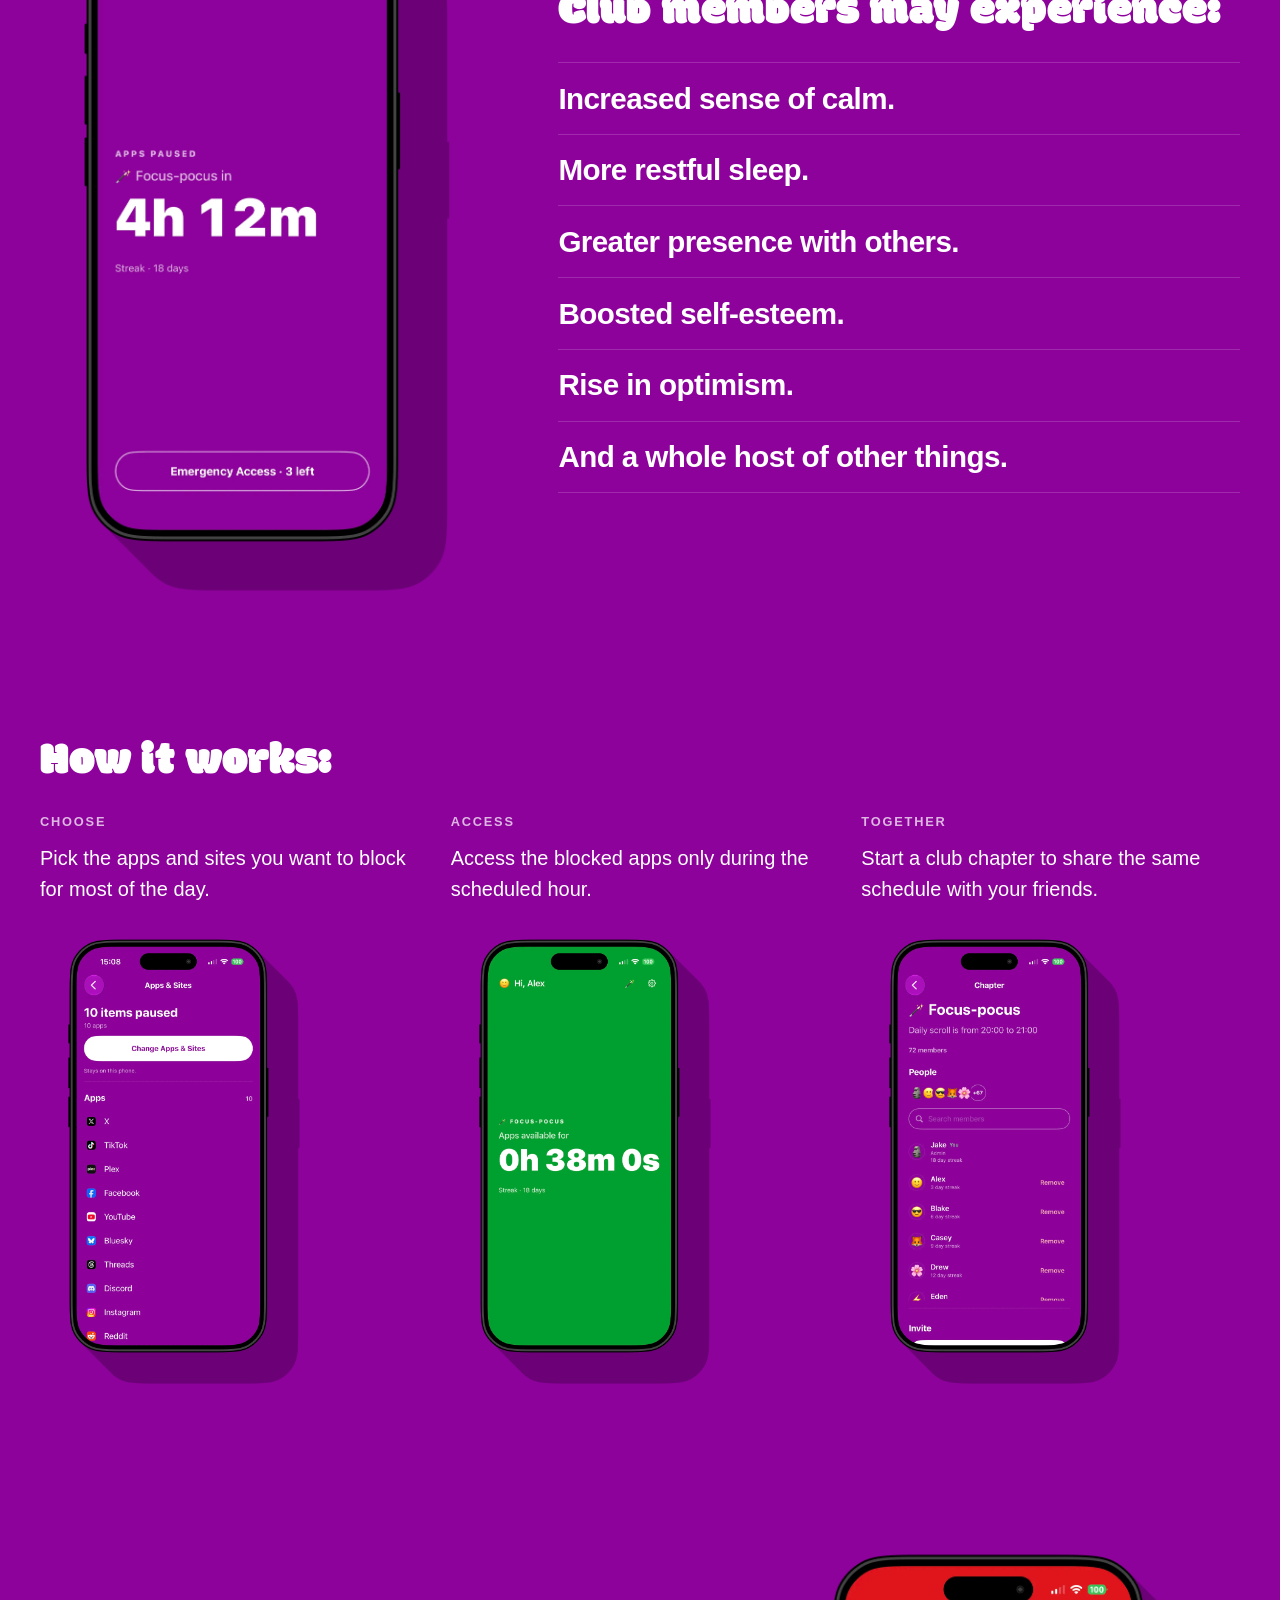
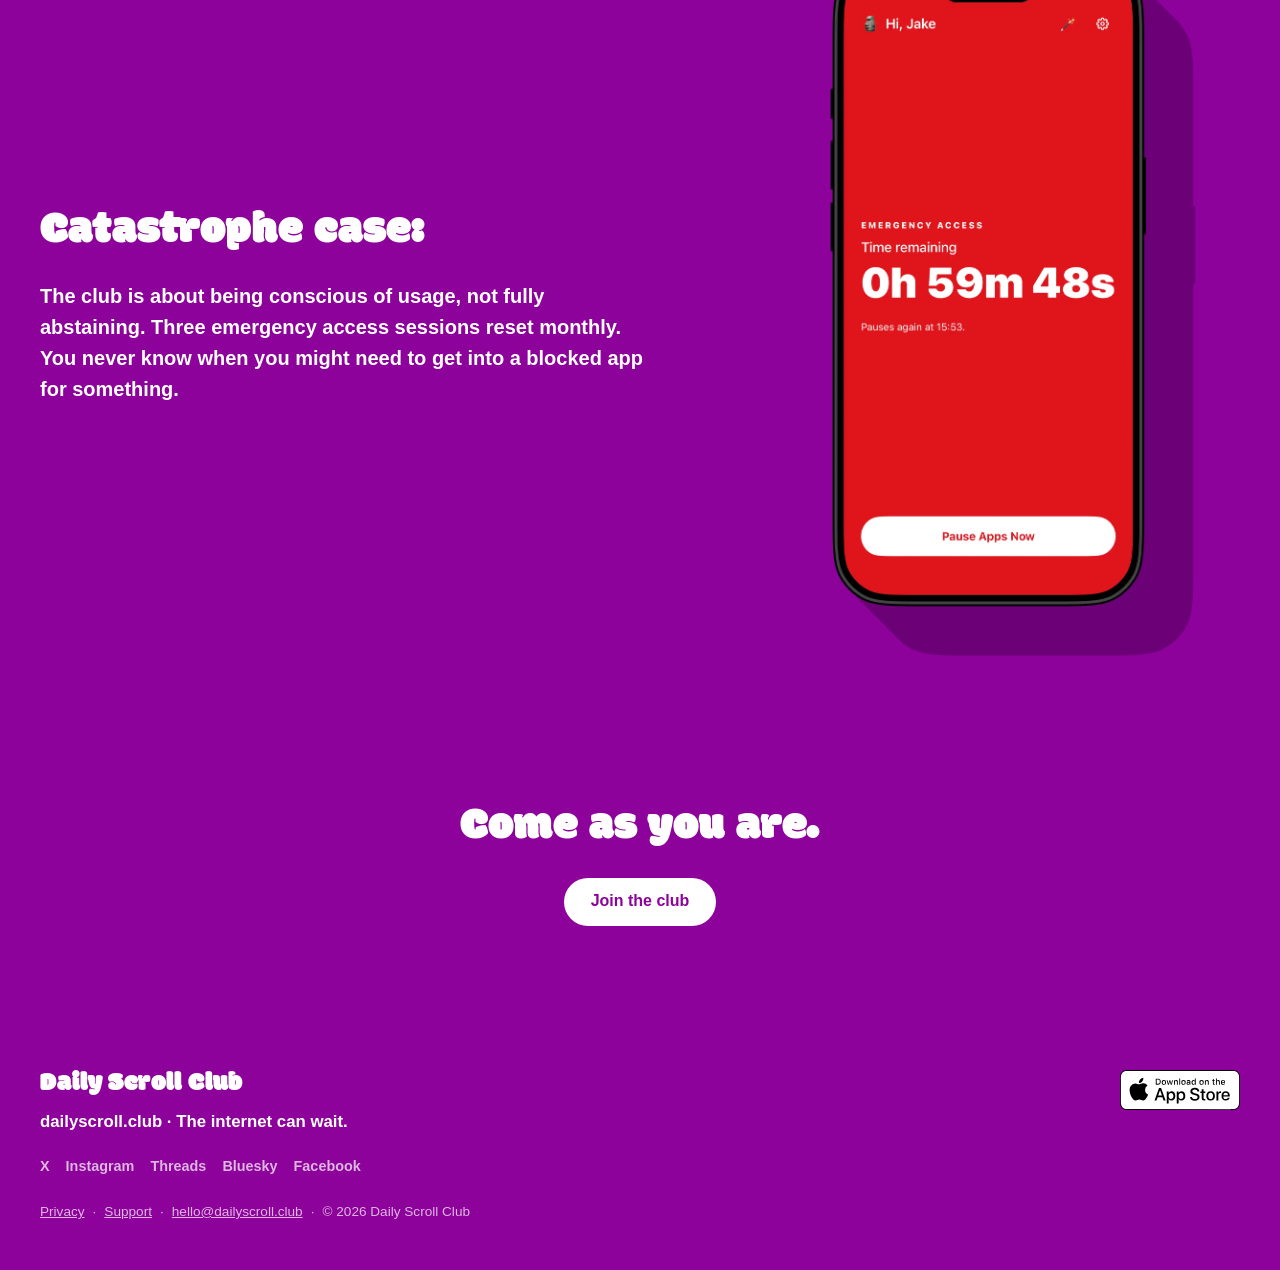
==== commit 4a0815ff: "Ship the Daily Scroll Club marketing site. Co-authored-by: Cursor <cursoragent@cursor.com>" ====
--- a/index.html
+++ b/index.html
@@ -2,307 +2,282 @@
 <html lang="en">
   <head>
     <meta charset="utf-8" />
-    <meta name="viewport" content="width=device-width, initial-scale=1" />
-    <title>Daily Scroll — The internet can wait.</title>
+    <meta name="viewport" content="width=device-width, initial-scale=1, viewport-fit=cover" />
+    <meta name="color-scheme" content="dark" />
+    <meta name="theme-color" content="#8D029B" />
+    <title>Daily Scroll Club · The internet can wait.</title>
+    <meta name="application-name" content="Daily Scroll Club" />
+    <meta name="apple-mobile-web-app-title" content="Daily Scroll Club" />
     <meta
       name="description"
-      content="Daily Scroll gives your feeds one evening hour—then puts them away. Catch up once a day. The rest of the day is yours."
+      content="Daily Scroll Club is for people who are tired of losing the day to a deluge of videos they cannot even remember."
     />
-    <meta property="og:title" content="Daily Scroll — The internet can wait." />
+    <meta property="og:site_name" content="Daily Scroll Club" />
+    <meta property="og:title" content="Daily Scroll Club · The internet can wait." />
     <meta
       property="og:description"
-      content="Give the feed an appointment. Catch up once a day. Then close the hour."
+      content="Daily Scroll Club is for people who are tired of losing the day to a deluge of videos they cannot even remember."
     />
     <meta property="og:type" content="website" />
-    <meta property="og:image" content="assets/screens/daily-edition.jpg" />
-    <link rel="icon" href="assets/sparkle.svg" type="image/svg+xml" />
-    <link rel="preconnect" href="https://fonts.googleapis.com" />
-    <link rel="preconnect" href="https://fonts.gstatic.com" crossorigin />
-    <link
-      href="https://fonts.googleapis.com/css2?family=Nunito:wght@500;600;700;800&display=swap"
-      rel="stylesheet"
+    <meta property="og:url" content="https://dailyscroll.club/" />
+    <meta property="og:image" content="https://dailyscroll.club/assets/og.png?v=2" />
+    <meta property="og:image:width" content="1200" />
+    <meta property="og:image:height" content="630" />
+    <meta name="twitter:card" content="summary_large_image" />
+    <meta name="twitter:title" content="Daily Scroll Club · The internet can wait." />
+    <meta
+      name="twitter:description"
+      content="Daily Scroll Club is for people who are tired of losing the day to a deluge of videos they cannot even remember."
     />
+    <meta name="twitter:image" content="https://dailyscroll.club/assets/og.png?v=2" />
+    <link rel="preload" href="fonts/Modak-Regular.ttf" as="font" type="font/ttf" crossorigin />
+    <link rel="icon" href="assets/favicon-32.png" type="image/png" sizes="32x32" />
+    <link rel="apple-touch-icon" href="assets/apple-touch-icon.png" sizes="180x180" />
     <link rel="stylesheet" href="styles.css" />
   </head>
   <body>
-    <!--
-      Store CTA placeholder.
-      When you have a listing, set STORE_URL in main.js (and the button will activate).
-    -->
+    <div class="page-wash" aria-hidden="true"></div>
     <a class="skip-link" href="#main">Skip to content</a>
 
     <header class="site-header">
-      <a class="wordmark wordmark--nav" href="#top" aria-label="Daily Scroll home">
-        <span class="sparkle sparkle--sm" aria-hidden="true"></span>
-        Daily Scroll
+      <a class="lockup" href="#top" aria-label="Daily Scroll Club home">
+        <span class="lockup__name">Daily Scroll Club</span>
+      </a>
+      <a class="btn btn--primary btn--compact store-cta" href="https://apps.apple.com/app/id6792401715">
+        Join<span class="btn__rest">&nbsp;the club</span>
       </a>
     </header>
 
     <main id="main">
-      <!-- 1. Hero -->
-      <section class="hero" id="top" aria-labelledby="hero-brand">
-        <div class="hero__atmosphere" aria-hidden="true">
-          <span class="hero__wash hero__wash--gold"></span>
-          <span class="hero__wash hero__wash--ember"></span>
-          <span class="hero__wash hero__wash--dusk"></span>
-          <span class="hero__spark hero__spark--a"></span>
-          <span class="hero__spark hero__spark--b"></span>
-          <span class="hero__spark hero__spark--c"></span>
-          <span class="hero__horizon"></span>
-        </div>
-        <div class="hero__inner">
-          <h1 id="hero-brand" class="hero__brand reveal" data-reveal>
-            <span class="sparkle sparkle--lg sparkle--twinkle" aria-hidden="true"></span>
-            <span class="hero__brand-name">DailyScroll.club</span>
-          </h1>
-          <p id="hero-promise" class="hero__promise reveal" data-reveal>
-            Make an appointment<br />with your algorithm.
+      <section class="band band--hero" id="top" aria-labelledby="hero-promise">
+        <div class="band__inner hero">
+          <div class="hero__copy">
+            <h1 id="hero-promise" class="hero__promise">
+              The internet<br />can wait.
+            </h1>
+            <div class="cta-group">
+              <a
+                class="app-store-badge store-cta"
+                href="https://apps.apple.com/app/id6792401715"
+              >
+                <img
+                  src="assets/app-store-badge-white.svg"
+                  width="120"
+                  height="40"
+                  alt="Download on the App Store"
+                />
+              </a>
+            </div>
+          </div>
+          <figure class="hero__shot" aria-hidden="true">
+            <img
+              src="assets/hero-splash.webp"
+              width="1894"
+              height="3244"
+              alt=""
+              fetchpriority="high"
+            />
+          </figure>
+        </div>
+      </section>
+
+      <section class="band band--belong" id="club" aria-labelledby="belong-title">
+        <div class="band__inner">
+          <h2 id="belong-title" class="section__title club-for reveal" data-reveal>
+            <span class="club-for__lead">Daily Scroll Club is for</span>
+            <span class="visually-hidden">
+              Doomscroll resisters, slop refuters, FOMO fighters, conscious
+              consumers, digital minimalists, data defenders, time reclaimers,
+              and everyone everywhere.
+            </span>
+            <span class="club-for__viewport" data-club-for aria-hidden="true">
+              <span class="club-for__item is-current"><span class="club-for__card">Doomscroll resisters.</span></span>
+              <span class="club-for__item"><span class="club-for__card">Slop refuters.</span></span>
+              <span class="club-for__item"><span class="club-for__card">FOMO fighters.</span></span>
+              <span class="club-for__item"><span class="club-for__card">Conscious consumers.</span></span>
+              <span class="club-for__item"><span class="club-for__card">Digital minimalists.</span></span>
+              <span class="club-for__item"><span class="club-for__card">Data defenders.</span></span>
+              <span class="club-for__item"><span class="club-for__card">Time reclaimers.</span></span>
+              <span class="club-for__item"><span class="club-for__card">Everyone everywhere.</span></span>
+            </span>
+          </h2>
+          <p class="section__lead club-for__copy reveal" data-reveal>
+            We all know our phones are engineered to draw us in. To make us lose
+            track of time while we scroll. To keep something playing in the
+            background. To convince us to buy things we don’t need. To switch
+            our brains off. Daily Scroll Club is for people who are tired of losing
+            the day to a deluge of videos they cannot even remember.
           </p>
-          <p class="hero__support reveal" data-reveal>
-            Take back the rest of your day.
-          </p>
-          <div class="cta-group reveal" data-reveal>
-            <a
-              class="btn btn--primary btn--coming-soon"
-              id="store-cta"
-              href="#"
-              aria-disabled="true"
-              role="link"
-            >
-              Coming soon
-            </a>
-            <a class="btn btn--ghost" href="#how">See how it works</a>
-          </div>
-          <p class="cta-note reveal" data-reveal>App Store link soon.</p>
-        </div>
-      </section>
-
-      <!-- 2. Observation -->
-      <section class="section section--observation" aria-labelledby="observation-title">
-        <div class="section__glow" aria-hidden="true"></div>
-        <div class="section__inner narrow">
-          <h2 id="observation-title" class="section__title reveal" data-reveal>
-            No excuses, no FOMO.
+          <div class="belong-split">
+            <figure class="belong-split__shot">
+              <img
+                src="assets/locked-state.webp"
+                width="1894"
+                height="3244"
+                alt="Daily Scroll Club home, apps paused."
+                loading="lazy"
+                decoding="async"
+              />
+            </figure>
+            <div class="belong-split__copy">
+              <h3 id="join-reasons-heading" class="section__title">
+                Club members may experience:
+              </h3>
+              <ol class="join-reasons" aria-labelledby="join-reasons-heading">
+                <li class="reveal" data-reveal>
+                  Increased sense of calm.
+                </li>
+                <li class="reveal" data-reveal>
+                  More restful sleep.
+                </li>
+                <li class="reveal" data-reveal>
+                  Greater presence with others.
+                </li>
+                <li class="reveal" data-reveal>
+                  Boosted self-esteem.
+                </li>
+                <li class="reveal" data-reveal>
+                  Rise in optimism.
+                </li>
+                <li class="reveal" data-reveal>
+                  And a whole host of other things.
+                </li>
+              </ol>
+            </div>
+          </div>
+        </div>
+      </section>
+
+      <section class="band band--how" id="how" aria-labelledby="how-title">
+        <div class="band__inner">
+          <h2 id="how-title" class="section__title reveal" data-reveal>
+            How it works:
           </h2>
-          <p class="section__lead reveal" data-reveal>
-            You can’t be the odd one out if everyone around you is also bound to
-            the same schedule.
-          </p>
-          <p class="section__body reveal" data-reveal>
-            Like old-school prime time TV, it’s on when it’s on. It’s not when
-            it’s not.
-          </p>
-        </div>
-      </section>
-
-      <!-- 3. Ritual -->
-      <section class="section section--ritual" id="how" aria-labelledby="ritual-title">
-        <div class="section__glow" aria-hidden="true"></div>
-        <div class="section__inner">
-          <h2 id="ritual-title" class="section__title reveal" data-reveal>
-            Your appointment with your algorithm.
-          </h2>
-          <p class="section__lead reveal" data-reveal>
-            You do not have to quit scrolling. You just have to give it a time
-            and place.
-          </p>
-
-          <ol class="ritual" aria-label="How Daily Scroll works">
-            <li class="ritual__step reveal" data-reveal>
-              <span class="ritual__label">Choose</span>
-              <p>Pick the apps and sites that can wait. This information does not leave your device.</p>
+          <ol class="how-grid" aria-label="How Daily Scroll Club works">
+            <li class="how-cell reveal" data-reveal>
+              <span class="step__label">Choose</span>
+              <p>Pick the apps and sites you want to block for most of the day.</p>
+              <figure class="how-cell__shot">
+                <img
+                  src="assets/app-selection.webp"
+                  width="1894"
+                  height="3244"
+                  alt="Apps &amp; Sites, with paused apps listed."
+                  loading="lazy"
+                  decoding="async"
+                />
+              </figure>
             </li>
-            <li class="ritual__step reveal" data-reveal>
-              <span class="ritual__label">Pause</span>
-              <p>For most of the day, get reminded to be present. You’ll have your chance to check in later.</p>
+            <li class="how-cell reveal" data-reveal>
+              <span class="step__label">Access</span>
+              <p>Access the blocked apps only during the scheduled hour.</p>
+              <figure class="how-cell__shot">
+                <img
+                  src="assets/unlocked-state.webp"
+                  width="1894"
+                  height="3244"
+                  alt="Home during Daily scroll, apps available."
+                  loading="lazy"
+                  decoding="async"
+                />
+              </figure>
             </li>
-            <li class="ritual__step ritual__step--edition reveal" data-reveal>
-              <span class="ritual__label">Check-in</span>
-              <p>From <strong>7:00–8:00&nbsp;PM</strong>, your Daily Edition goes live. Check your feeds at the same time as everyone around you.</p>
+            <li class="how-cell reveal" data-reveal>
+              <span class="step__label">Together</span>
+              <p>Start a club chapter to share the same schedule with your friends.</p>
+              <figure class="how-cell__shot">
+                <img
+                  src="assets/chapter-screen.webp"
+                  width="1894"
+                  height="3244"
+                  alt="Chapter screen with members and streaks."
+                  loading="lazy"
+                  decoding="async"
+                />
+              </figure>
             </li>
           </ol>
-
-          <div class="edition-visual reveal" data-reveal aria-hidden="true">
-            <div class="edition-visual__track">
-              <div class="edition-visual__day">
-                <span>Apps paused</span>
-              </div>
-              <div class="edition-visual__hour">
-                <span class="edition-visual__hand"></span>
-                <span>Daily Edition · 7–8</span>
-              </div>
-            </div>
-          </div>
-        </div>
-
-        <div class="section__inner shot-strip reveal" data-reveal>
-          <figure class="shot">
+        </div>
+      </section>
+
+      <section class="band band--trust" id="trust" aria-labelledby="trust-title">
+        <div class="band__inner trust">
+          <div class="trust__copy">
+            <h2 id="trust-title" class="section__title reveal" data-reveal>
+              Catastrophe case:
+            </h2>
+            <p class="section__lead reveal" data-reveal>
+              The club is about being conscious of usage, not fully abstaining.
+              Three emergency access sessions reset monthly. You never know when
+              you might need to get into a blocked app for something.
+            </p>
+          </div>
+          <figure class="trust__shot reveal" data-reveal>
             <img
-              src="assets/screens/paused-apps.jpg"
-              width="600"
-              height="1304"
-              alt="Apps and Sites screen showing eight social apps paused until the Edition."
+              src="assets/emergency-state.webp"
+              width="1894"
+              height="3244"
+              alt="Emergency unlock screen, with time remaining today."
               loading="lazy"
               decoding="async"
             />
-            <figcaption class="shot__caption">Choose</figcaption>
           </figure>
-          <figure class="shot">
-            <img
-              src="assets/screens/shield.jpg"
-              width="600"
-              height="1304"
-              alt="Shield screen saying Not now, with Remain Present, and a note that the Edition opens at 19:00."
-              loading="lazy"
-              decoding="async"
-            />
-            <figcaption class="shot__caption">Pause</figcaption>
-          </figure>
-          <figure class="shot">
-            <img
-              src="assets/screens/daily-edition.jpg"
-              width="600"
-              height="1304"
-              alt="Today screen during Daily Edition with apps available for thirty-eight minutes and a twelve-day streak."
-              loading="lazy"
-              decoding="async"
-            />
-            <figcaption class="shot__caption">Check-in</figcaption>
-          </figure>
-        </div>
-      </section>
-
-      <!-- 4. Social -->
-      <section class="section section--together" aria-labelledby="together-title">
-        <div class="section__glow" aria-hidden="true"></div>
-        <div class="section__inner narrow">
-          <h2 id="together-title" class="section__title reveal" data-reveal>
-            Works better with friends.
-          </h2>
-          <p class="section__lead reveal" data-reveal>
-            Choose a custom time that is best suited to you and your friends.
-            Help keep each other accountable. Take back your day in a supportive
-            environment.
-          </p>
-          <p class="section__body reveal" data-reveal>
-            Together we can break free from the grip of the algorithm.
-          </p>
-        </div>
-
-        <div class="section__inner shot-strip shot-strip--pair reveal" data-reveal>
-          <figure class="shot">
-            <img
-              src="assets/screens/group.jpg"
-              width="600"
-              height="1304"
-              alt="Group tab for Evening Circle, opening together at 19:00 with eight members."
-              loading="lazy"
-              decoding="async"
-            />
-            <figcaption class="shot__caption">One shared hour</figcaption>
-          </figure>
-          <figure class="shot">
-            <img
-              src="assets/screens/group-edition.jpg"
-              width="600"
-              height="1304"
-              alt="Today screen during Group Edition with Evening Circle apps available for twenty-two minutes."
-              loading="lazy"
-              decoding="async"
-            />
-            <figcaption class="shot__caption">Unlocks for the whole group</figcaption>
-          </figure>
-        </div>
-      </section>
-
-      <!-- 5. Reassurance -->
-      <section class="section section--ease" aria-labelledby="ease-title">
-        <div class="section__glow" aria-hidden="true"></div>
-        <div class="section__inner narrow">
-          <h2 id="ease-title" class="section__title reveal" data-reveal>
-            Reasonable limits, healthy boundaries.
-          </h2>
-          <p class="section__lead reveal" data-reveal>
-            You don’t need to delete apps to try to not use them.
-          </p>
-          <ul class="ease-list">
-            <li class="reveal" data-reveal>
-              <strong>Built for real life.</strong>
-              Temporary Access is there when you need it.
-            </li>
-            <li class="reveal" data-reveal>
-              <strong>Private by design.</strong>
-              Your info stays on your device.
-            </li>
-          </ul>
-        </div>
-
-        <div class="section__inner shot-strip shot-strip--single reveal" data-reveal>
-          <figure class="shot">
-            <img
-              src="assets/screens/group-paused.jpg"
-              width="600"
-              height="1304"
-              alt="Today screen with apps paused until Evening Circle Edition, plus Temporary and Emergency Access actions."
-              loading="lazy"
-              decoding="async"
-            />
-            <figcaption class="shot__caption">
-              A practical boundary you can live with
-            </figcaption>
-          </figure>
-        </div>
-      </section>
-
-      <!-- 6. Soft close -->
-      <section class="section section--close" aria-labelledby="close-title">
-        <div class="section__glow" aria-hidden="true"></div>
-        <div class="section__inner narrow close-inner">
-          <span class="sparkle sparkle--md sparkle--twinkle reveal" data-reveal aria-hidden="true"></span>
-          <h2 id="close-title" class="close__title reveal" data-reveal>
-            The algorithm will be there when you get back.
+        </div>
+      </section>
+
+      <section class="band band--close" aria-labelledby="close-title">
+        <div class="band__inner narrow">
+          <h2 id="close-title" class="section__title reveal" data-reveal>
+            Come as you are.
           </h2>
           <div class="cta-group reveal" data-reveal>
-            <a
-              class="btn btn--primary btn--coming-soon"
-              id="store-cta-footer"
-              href="#"
-              aria-disabled="true"
-              role="link"
-            >
-              Coming soon
+            <a class="btn btn--primary store-cta" href="https://apps.apple.com/app/id6792401715">
+              Join the club
             </a>
           </div>
-          <p class="cta-note reveal" data-reveal>App Store link soon.</p>
         </div>
       </section>
     </main>
 
     <footer class="site-footer">
       <div class="site-footer__inner">
-        <p class="site-footer__brand">
-          <span class="sparkle sparkle--sm" aria-hidden="true"></span>
-          DailyScroll.club
-        </p>
-        <p class="site-footer__note">
-          The algorithm can wait.
-        </p>
-        <nav class="site-footer__socials" aria-label="Social links">
-          <a href="https://x.com/DailyScrollClub" rel="noopener noreferrer" target="_blank">X</a>
-          <a href="https://instagram.com/dailyscroll.club" rel="noopener noreferrer" target="_blank">Instagram</a>
-          <a href="https://www.threads.net/@dailyscroll.club" rel="noopener noreferrer" target="_blank">Threads</a>
-          <a href="https://bsky.app/profile/dailyscroll.club" rel="noopener noreferrer" target="_blank">Bluesky</a>
-          <a
-            href="https://www.facebook.com/people/Daily-Scroll-Club/61592258904945"
-            rel="noopener noreferrer"
-            target="_blank"
-          >Facebook</a>
-        </nav>
-        <p class="site-footer__meta">
-          <a href="mailto:hello@dailyscroll.club">hello@dailyscroll.club</a>
-          <span aria-hidden="true">·</span>
-          <span>&copy; <span id="year">2026</span> DailyScroll.club</span>
-        </p>
+        <div class="site-footer__copy">
+          <p class="site-footer__brand">
+            <span class="lockup__name">Daily Scroll Club</span>
+          </p>
+          <p class="site-footer__note">dailyscroll.club · The internet can wait.</p>
+          <nav class="site-footer__socials" aria-label="Social links">
+            <a href="https://x.com/DailyScrollClub" rel="noopener noreferrer" target="_blank">X</a>
+            <a href="https://instagram.com/dailyscroll.club" rel="noopener noreferrer" target="_blank">Instagram</a>
+            <a href="https://www.threads.net/@dailyscroll.club" rel="noopener noreferrer" target="_blank">Threads</a>
+            <a href="https://bsky.app/profile/dailyscroll.club" rel="noopener noreferrer" target="_blank">Bluesky</a>
+            <a
+              href="https://www.facebook.com/people/Daily-Scroll-Club/61592258904945"
+              rel="noopener noreferrer"
+              target="_blank"
+            >Facebook</a>
+          </nav>
+          <p class="site-footer__meta">
+            <a href="/privacy/">Privacy</a>
+            <span aria-hidden="true">·</span>
+            <a href="/support/">Support</a>
+            <span aria-hidden="true">·</span>
+            <a href="mailto:hello@dailyscroll.club">hello@dailyscroll.club</a>
+            <span aria-hidden="true">·</span>
+            <span>&copy; <span id="year">2026</span> Daily Scroll Club</span>
+          </p>
+        </div>
+        <a
+          class="app-store-badge store-cta site-footer__badge"
+          href="https://apps.apple.com/app/id6792401715"
+        >
+          <img
+            src="assets/app-store-badge-white.svg"
+            width="120"
+            height="40"
+            alt="Download on the App Store"
+          />
+        </a>
       </div>
     </footer>
 
--- a/styles.css
+++ b/styles.css
@@ -1,21 +1,41 @@
-/* Daily Scroll — marketing page
-   Tokens from Shared/BrandPalette.swift */
+/*
+  Daily Scroll Club
+
+  Brand purple ground, white ink, hairline rules. Tokens mirror
+  Shared/BrandPalette.swift so the site and the app cannot drift.
+
+  House colours: paused/brand #8D029B, open #029F31, emergency #E0151F.
+  One theme.
+*/
 
 :root {
-  --canvas: #f5e1aa;
-  --ink: #a6611a;
-  --flame: #e7400d;
-  --gold: #f3a916;
-  --green: #71b738;
-  --edition: #4a8a1f;
-  --cream: #f5e1aa;
-  --surface: #f8ebb8;
-  --ink-soft: rgba(166, 97, 26, 0.62);
-  --ink-faint: rgba(166, 97, 26, 0.14);
-  --font: "Nunito", system-ui, sans-serif;
-  --max: 68rem;
+  --ground: #8d029b;
+  --ink: #ffffff;
+  --ink-secondary: #deb6e2;
+
+  --available: #029f31;
+  --available-ink: #ffffff;
+  --emergency: #e0151f;
+
+  --rule: rgba(255, 255, 255, 0.16);
+  --rule-strong: rgba(255, 255, 255, 0.32);
+
+  --font: -apple-system, BlinkMacSystemFont, "SF Pro Display", "SF Pro Text",
+    "Segoe UI", Roboto, Helvetica, Arial, sans-serif;
+  --font-display: "Modak", var(--font);
+
+  --max: 80rem;
   --narrow: 38rem;
+  --header-height: 4.15rem;
   --ease: cubic-bezier(0.22, 1, 0.36, 1);
+}
+
+@font-face {
+  font-family: "Modak";
+  src: url("fonts/Modak-Regular.ttf") format("truetype");
+  font-weight: 400;
+  font-style: normal;
+  font-display: swap;
 }
 
 *,
@@ -25,31 +45,49 @@
 }
 
 html {
+  -webkit-text-size-adjust: 100%;
   scroll-behavior: smooth;
-}
-
-@media (prefers-reduced-motion: reduce) {
-  html {
-    scroll-behavior: auto;
-  }
+  overflow-x: hidden;
 }
 
 body {
   margin: 0;
+  background: var(--ground);
+  color: var(--ink);
   font-family: var(--font);
-  font-weight: 500;
-  font-size: 1.125rem;
+  font-size: 1rem;
   line-height: 1.55;
-  color: var(--ink);
-  background-color: var(--canvas);
-  background-image:
-    radial-gradient(ellipse 90% 50% at 0% 8%, rgba(243, 169, 22, 0.3), transparent 60%),
-    radial-gradient(ellipse 70% 40% at 100% 55%, rgba(243, 169, 22, 0.14), transparent 58%),
-    radial-gradient(ellipse 85% 45% at 50% 100%, rgba(231, 64, 13, 0.1), transparent 62%),
-    linear-gradient(180deg, #f8ebb8 0%, var(--canvas) 35%, #f6e4b0 100%);
-  background-attachment: fixed;
   -webkit-font-smoothing: antialiased;
   text-rendering: optimizeLegibility;
+  position: relative;
+  overflow-x: hidden;
+}
+
+.page-wash {
+  position: absolute;
+  top: -18%;
+  left: -18%;
+  width: 136%;
+  height: 136svh;
+  z-index: 0;
+  pointer-events: none;
+  background: radial-gradient(
+    ellipse 70% 62% at 50% 38%,
+    rgba(176, 70, 197, 0.35) 0%,
+    rgba(176, 70, 197, 0.1) 40%,
+    transparent 70%
+  );
+  animation: wash-drift 32s ease-in-out infinite alternate;
+  will-change: transform;
+}
+
+@keyframes wash-drift {
+  from {
+    transform: translate3d(-3.5%, -2.5%, 0);
+  }
+  to {
+    transform: translate3d(4.5%, 3.5%, 0);
+  }
 }
 
 img {
@@ -57,295 +95,166 @@
   display: block;
 }
 
+[hidden] {
+  display: none !important;
+}
+
 a {
   color: inherit;
 }
 
 .skip-link {
   position: absolute;
-  left: 1rem;
-  top: -100%;
-  z-index: 100;
-  padding: 0.6rem 1rem;
-  background: var(--flame);
-  color: var(--cream);
-  border-radius: 999px;
+  left: -9999px;
+  top: 0;
+  padding: 0.75rem 1rem;
+  background: var(--ink);
+  color: var(--ground);
   font-weight: 700;
-  text-decoration: none;
+  border-radius: 0 0 0.5rem 0;
+  z-index: 10;
 }
 
 .skip-link:focus {
-  top: 1rem;
-}
-
-/* Sparkle */
-
-.sparkle {
-  display: inline-block;
-  flex-shrink: 0;
-  background-color: var(--gold);
-  mask: url("assets/sparkle.svg") center / contain no-repeat;
-  -webkit-mask: url("assets/sparkle.svg") center / contain no-repeat;
-}
-
-.sparkle--sm {
-  width: 0.9rem;
-  height: 0.9rem;
-}
-
-.sparkle--md {
-  width: 1.75rem;
-  height: 1.75rem;
-}
-
-.sparkle--lg {
-  width: clamp(2.75rem, 7vw, 4rem);
-  height: clamp(2.75rem, 7vw, 4rem);
-}
-
-.sparkle--twinkle {
-  animation: sparkle-twinkle 3.6s var(--ease) infinite;
-}
-
-@keyframes sparkle-twinkle {
-  0%,
-  100% {
-    opacity: 0.55;
-    transform: scale(0.92) rotate(0deg);
-  }
-  45% {
-    opacity: 1;
-    transform: scale(1.08) rotate(12deg);
-  }
-  70% {
-    opacity: 0.8;
-    transform: scale(1) rotate(-4deg);
-  }
-}
-
-/* Header */
+  left: 0;
+}
+
+:focus-visible {
+  outline: 2px solid var(--ink);
+  outline-offset: 3px;
+}
+
+/* Lockup ------------------------------------------------------------------ */
 
 .site-header {
-  position: absolute;
+  min-height: var(--header-height);
+  padding-top: max(0.75rem, env(safe-area-inset-top));
+  padding-bottom: 0.75rem;
+  padding-left: max(1.25rem, env(safe-area-inset-left));
+  padding-right: max(1.25rem, env(safe-area-inset-right));
+  box-sizing: border-box;
+  display: flex;
+  align-items: center;
+  justify-content: space-between;
+  gap: 0.5rem;
+  position: fixed;
   top: 0;
   left: 0;
   right: 0;
-  z-index: 10;
-  padding: 1.25rem 1.5rem;
-  display: flex;
-  justify-content: flex-start;
-}
-
-.wordmark {
+  z-index: 20;
+  background: rgba(141, 2, 155, 0.48);
+  backdrop-filter: saturate(1.4) blur(18px);
+  -webkit-backdrop-filter: saturate(1.4) blur(18px);
+}
+
+@media (prefers-reduced-transparency: reduce) {
+  .site-header {
+    background: #8d029b;
+    backdrop-filter: none;
+    -webkit-backdrop-filter: none;
+  }
+}
+
+.lockup {
   display: inline-flex;
   align-items: center;
-  gap: 0.45rem;
+  min-width: 0;
   text-decoration: none;
-  font-weight: 800;
-  letter-spacing: -0.02em;
-}
-
-.wordmark--nav {
-  font-size: 0.95rem;
-  color: var(--cream);
-  opacity: 0.92;
-}
-
-.wordmark--nav .sparkle {
-  background-color: var(--gold);
-}
-
-/* Hero — flame dusk, gold flares, drifting sparkles */
+}
+
+.lockup__name {
+  font-family: var(--font-display);
+  font-size: clamp(0.98rem, 3.8vw, 1.7rem);
+  font-weight: 400;
+  font-synthesis: none;
+  letter-spacing: 0;
+  line-height: 1;
+  color: var(--ink);
+  white-space: nowrap;
+}
+
+/* Poster type ------------------------------------------------------------- */
 
 .hero {
   position: relative;
-  min-height: 100svh;
-  display: flex;
-  align-items: flex-end;
-  padding: 6.5rem 1.5rem 5.5rem;
-  overflow: hidden;
-  color: var(--cream);
-  background: var(--flame);
-}
-
-.hero__atmosphere {
-  position: absolute;
-  inset: 0;
+  display: flex;
+  flex-direction: column;
+  align-items: center;
+  min-height: 0;
+  height: auto;
+  padding: 0 1.25rem;
+  box-sizing: border-box;
+}
+
+.hero__shot {
+  position: relative;
+  right: auto;
+  bottom: auto;
+  order: -1;
+  width: min(82%, 18rem);
+  margin: 0 auto;
+  padding-top: calc(var(--header-height) + 0.85rem);
+  align-self: center;
+  line-height: 0;
+  overflow: visible;
   pointer-events: none;
-  background:
-    linear-gradient(168deg, #ff7a3a 0%, var(--flame) 42%, #b82c08 78%, #8f1f05 100%);
-}
-
-.hero__wash {
-  position: absolute;
-  border-radius: 50%;
-  filter: blur(8px);
-}
-
-.hero__wash--gold {
-  top: -18%;
-  right: -8%;
-  width: min(72vw, 38rem);
-  height: min(72vw, 38rem);
-  background:
-    radial-gradient(circle at 40% 40%, rgba(243, 169, 22, 0.85) 0%, rgba(243, 169, 22, 0.25) 42%, transparent 70%);
-  animation: wash-drift 14s var(--ease) infinite alternate;
-}
-
-.hero__wash--ember {
-  bottom: -10%;
-  left: -16%;
-  width: min(80vw, 42rem);
-  height: min(55vw, 28rem);
-  background:
-    radial-gradient(circle at 55% 40%, rgba(166, 97, 26, 0.55) 0%, rgba(166, 97, 26, 0.15) 50%, transparent 72%);
-  animation: wash-drift 18s var(--ease) infinite alternate-reverse;
-}
-
-.hero__wash--dusk {
-  top: 28%;
-  left: 35%;
-  width: min(50vw, 24rem);
-  height: min(50vw, 24rem);
-  background:
-    radial-gradient(circle at center, rgba(245, 225, 170, 0.28) 0%, transparent 68%);
-  animation: wash-breathe 9s var(--ease) infinite;
-}
-
-.hero__spark {
-  position: absolute;
-  width: 1.35rem;
-  height: 1.35rem;
-  background-color: var(--gold);
-  mask: url("assets/sparkle.svg") center / contain no-repeat;
-  -webkit-mask: url("assets/sparkle.svg") center / contain no-repeat;
-  opacity: 0.7;
-}
-
-.hero__spark--a {
-  top: 16%;
-  right: 14%;
-  width: 2.1rem;
-  height: 2.1rem;
-  animation: spark-float 7s var(--ease) infinite;
-}
-
-.hero__spark--b {
-  top: 38%;
-  left: 12%;
-  width: 1.15rem;
-  height: 1.15rem;
-  opacity: 0.55;
-  animation: spark-float 9.5s var(--ease) 1.2s infinite reverse;
-}
-
-.hero__spark--c {
-  bottom: 28%;
-  right: 28%;
-  width: 1.6rem;
-  height: 1.6rem;
-  opacity: 0.65;
-  animation: spark-float 8.2s var(--ease) 0.6s infinite;
-}
-
-.hero__horizon {
-  position: absolute;
-  left: 0;
-  right: 0;
-  bottom: 0;
-  height: min(28vh, 14rem);
-  background:
-    linear-gradient(
-      180deg,
-      transparent 0%,
-      rgba(243, 169, 22, 0.22) 35%,
-      rgba(245, 225, 170, 0.55) 72%,
-      var(--canvas) 100%
-    );
-}
-
-@keyframes wash-drift {
-  from {
-    transform: translate3d(0, 0, 0) scale(1);
-  }
-  to {
-    transform: translate3d(-3%, 4%, 0) scale(1.06);
-  }
-}
-
-@keyframes wash-breathe {
-  0%,
-  100% {
-    opacity: 0.45;
-    transform: scale(1);
-  }
-  50% {
-    opacity: 0.9;
-    transform: scale(1.12);
-  }
-}
-
-@keyframes spark-float {
-  0%,
-  100% {
-    transform: translate3d(0, 0, 0) rotate(0deg);
-    opacity: 0.45;
-  }
-  50% {
-    transform: translate3d(0, -1.1rem, 0) rotate(18deg);
-    opacity: 0.95;
-  }
-}
-
-.hero__inner {
+  transform: none;
+}
+
+.hero__shot img {
+  display: block;
+  width: 100%;
+  height: auto;
+}
+
+.hero__copy {
   position: relative;
+  left: auto;
+  right: auto;
+  top: auto;
+  bottom: auto;
+  transform: none;
   z-index: 1;
-  width: min(100%, var(--max));
-  margin: 0 auto;
-  padding-bottom: 0.5rem;
-}
-
-.hero__brand {
-  display: flex;
+  width: 100%;
+  padding-top: 1.35rem;
+  text-align: center;
+}
+
+.hero__promise {
+  margin: 0;
+  font-family: var(--font-display);
+  font-size: clamp(2.2rem, 12vw, 3rem);
+  font-weight: 400;
+  font-synthesis: none;
+  line-height: 1.1;
+  letter-spacing: 0;
+}
+
+.hero .cta-group {
+  justify-content: center;
   align-items: center;
-  gap: 0.85rem;
-  margin: 0 0 1.5rem;
-  font-size: inherit;
-  font-weight: inherit;
-}
-
-.hero__brand-name {
-  font-size: clamp(2.5rem, 8vw, 4.5rem);
-  font-weight: 800;
-  letter-spacing: -0.04em;
-  line-height: 1.02;
-}
-
-.hero__promise {
-  margin: 0 0 1.25rem;
-  font-size: clamp(1.75rem, 5vw, 2.65rem);
-  font-weight: 800;
-  letter-spacing: -0.035em;
-  line-height: 1.05;
-  max-width: 16ch;
-  opacity: 0.96;
-}
-
-.hero__support {
-  margin: 0 0 2rem;
-  font-size: clamp(1.15rem, 2.4vw, 1.4rem);
-  font-weight: 600;
-  opacity: 0.92;
-  max-width: 28ch;
-}
-
-/* CTAs */
+  gap: 1.25rem;
+}
+
+.app-store-badge {
+  display: inline-flex;
+  flex-shrink: 0;
+  line-height: 0;
+}
+
+.app-store-badge img {
+  display: block;
+  height: 40px;
+  width: auto;
+}
+
+/* Buttons ----------------------------------------------------------------- */
 
 .cta-group {
   display: flex;
   flex-wrap: wrap;
-  align-items: center;
-  gap: 0.75rem 1rem;
+  gap: 0.75rem;
+  margin-top: 1.5rem;
 }
 
 .btn {
@@ -353,495 +262,610 @@
   align-items: center;
   justify-content: center;
   min-height: 3rem;
-  padding: 0.7rem 1.5rem;
+  padding: 0 1.6rem;
+  border: 1.5px solid transparent;
   border-radius: 999px;
-  font-family: inherit;
   font-size: 1rem;
-  font-weight: 800;
-  letter-spacing: -0.01em;
+  font-weight: 700;
   text-decoration: none;
-  border: 1.5px solid transparent;
-  transition:
-    transform 0.2s var(--ease),
-    background-color 0.2s var(--ease),
-    border-color 0.2s var(--ease),
-    opacity 0.2s var(--ease);
-}
-
+  white-space: nowrap;
+  cursor: pointer;
+  transition: transform 0.15s var(--ease), opacity 0.15s var(--ease);
+}
+
+/* Primary inverts against the ground, exactly as BrandGroundButtonStyle does. */
 .btn--primary {
-  background: var(--gold);
-  color: var(--ink);
-}
-
-.hero .btn--primary,
-.section--close .btn--primary {
-  background: var(--cream);
-  color: var(--ink);
-}
-
-.btn--ghost {
-  background: transparent;
-  color: var(--cream);
-  border-color: rgba(245, 225, 170, 0.45);
-}
-
-.btn--coming-soon {
-  cursor: default;
-  pointer-events: none;
-  opacity: 0.92;
-}
-
-.btn:not(.btn--coming-soon):hover {
+  background: var(--ink);
+  color: var(--ground);
+}
+
+.btn--compact {
+  min-height: 2.25rem;
+  padding: 0 0.85rem;
+  font-size: 0.8rem;
+  flex-shrink: 0;
+}
+
+.btn:hover {
   transform: translateY(-1px);
 }
 
-.btn:not(.btn--coming-soon):active {
-  transform: translateY(1px);
-}
-
-.cta-note {
-  margin: 0.75rem 0 0;
-  font-size: 0.9rem;
-  font-weight: 600;
-  opacity: 0.7;
-}
-
-.hero .cta-note {
-  color: var(--cream);
-}
-
-/* Sections — cream / gold / flame. Green stays in UI chrome (Edition), not page washes. */
-
-.section {
-  position: relative;
-  padding: 5.5rem 1.5rem;
-}
-
-.section__glow {
-  position: absolute;
-  inset: 0;
-  pointer-events: none;
-  z-index: 0;
-}
-
-.section__inner {
+.btn:active {
+  transform: translateY(0);
+}
+
+/* Sections ---------------------------------------------------------------- */
+
+main {
   position: relative;
   z-index: 1;
+}
+
+/* Homepage bands — one dusk, shared stops so sections melt ------------------- */
+
+.band {
+  padding: clamp(4.5rem, 12vh, 8rem) clamp(1.25rem, 5vw, 2.5rem) 0;
+}
+
+.band__inner {
   width: min(100%, var(--max));
   margin: 0 auto;
-}
-
-.section__inner.narrow {
-  width: min(100%, var(--narrow));
-}
-
-.section__title {
-  margin: 0 0 1.25rem;
-  font-size: clamp(1.85rem, 4.5vw, 2.75rem);
-  font-weight: 800;
-  letter-spacing: -0.035em;
-  line-height: 1.1;
-}
-
-.section__lead {
-  margin: 0 0 1.25rem;
-  font-size: clamp(1.15rem, 2.2vw, 1.35rem);
-  font-weight: 600;
-  line-height: 1.45;
-}
-
-.section__body {
-  margin: 0;
-  color: var(--ink-soft);
-  font-weight: 600;
-}
-
-.section--observation {
-  background: linear-gradient(180deg, rgba(245, 225, 170, 0.85) 0%, transparent 55%);
-}
-
-.section--observation .section__glow {
-  background:
-    radial-gradient(ellipse 90% 80% at 100% 0%, rgba(243, 169, 22, 0.45), transparent 62%),
-    radial-gradient(ellipse 50% 45% at 0% 90%, rgba(231, 64, 13, 0.1), transparent 58%);
-}
-
-.section--ritual {
-  background: linear-gradient(180deg, rgba(248, 235, 184, 0.75) 0%, transparent 70%);
-}
-
-.section--ritual .section__glow {
-  background:
-    radial-gradient(ellipse 80% 55% at 50% 0%, rgba(243, 169, 22, 0.28), transparent 65%),
-    radial-gradient(ellipse 55% 50% at 100% 40%, rgba(243, 169, 22, 0.16), transparent 60%);
-}
-
-.section--together {
-  background: transparent;
-}
-
-.section--together .section__glow {
-  background:
-    radial-gradient(ellipse 100% 70% at 50% 0%, rgba(243, 169, 22, 0.4), transparent 62%),
-    radial-gradient(ellipse 45% 40% at 0% 80%, rgba(231, 64, 13, 0.08), transparent 55%);
-}
-
-.section--ease {
-  background: linear-gradient(180deg, transparent 0%, rgba(248, 235, 184, 0.55) 100%);
-}
-
-.section--ease .section__glow {
-  background:
-    radial-gradient(ellipse 70% 55% at 80% 30%, rgba(243, 169, 22, 0.22), transparent 60%),
-    radial-gradient(ellipse 50% 45% at 10% 80%, rgba(243, 169, 22, 0.14), transparent 55%);
-}
-
-.section--close {
-  background: linear-gradient(180deg, rgba(248, 235, 184, 0.35) 0%, rgba(253, 196, 150, 0.5) 100%);
-  text-align: center;
-  padding-bottom: 4rem;
-}
-
-.section--close .section__glow {
-  background:
-    radial-gradient(ellipse 100% 85% at 50% 100%, rgba(231, 64, 13, 0.28), transparent 58%),
-    radial-gradient(ellipse 55% 45% at 15% 25%, rgba(243, 169, 22, 0.3), transparent 55%);
-}
-
-.close-inner {
+  position: relative;
+  z-index: 1;
+}
+
+.band__inner.narrow > * {
+  max-width: var(--narrow);
+}
+
+.band--hero {
+  position: relative;
+  z-index: 2;
+  height: auto;
+  min-height: 0;
+  padding: 0;
+  overflow: visible;
+}
+
+.band--hero .band__inner {
+  height: auto;
+  min-height: 0;
+}
+
+.band--close {
+  padding-bottom: clamp(5.5rem, 16vh, 9rem);
+}
+
+.band--close .band__inner {
   display: flex;
   flex-direction: column;
   align-items: center;
-}
-
-.close-inner .sparkle {
-  margin-bottom: 1rem;
-}
-
-.close__title {
-  margin: 0 0 1.75rem;
-  font-size: clamp(1.85rem, 5vw, 3rem);
-  font-weight: 800;
-  letter-spacing: -0.04em;
-  line-height: 1.08;
-  max-width: 16ch;
-}
-
-.section--close .cta-note {
-  color: var(--ink-soft);
-}
-
-.section--close .btn--ghost {
-  color: var(--ink);
-  border-color: var(--ink-faint);
-}
-
-/* Ritual steps — not a card farm; open rhythm */
-
-.ritual {
+  text-align: center;
+}
+
+.band--close .section__title {
+  margin-bottom: 0;
+}
+
+.band--close .cta-group {
+  justify-content: center;
+}
+
+.band--belong {
+  position: relative;
+  z-index: 1;
+  overflow: visible;
+}
+
+.belong-split {
+  display: grid;
+  gap: 2.5rem;
+  margin-top: 4.5rem;
+  align-items: center;
+}
+
+.belong-split__shot,
+.how-cell__shot,
+.trust__shot {
+  margin: 0;
+  line-height: 0;
+}
+
+.belong-split__shot img,
+.how-cell__shot img,
+.trust__shot img {
+  display: block;
+  width: 100%;
+  height: auto;
+}
+
+.belong-split__shot {
+  width: min(100%, 22rem);
+  justify-self: start;
+}
+
+.belong-split__copy {
+  min-width: 0;
+}
+
+.join-reasons {
+  margin: 0;
+  padding: 0;
   list-style: none;
-  margin: 3rem 0 2.5rem;
+  text-align: left;
+}
+
+.join-reasons li {
+  margin: 0;
+  padding: 1.1rem 0;
+  border-top: 1px solid var(--rule);
+  font-size: clamp(1.25rem, 3vw, 1.85rem);
+  font-weight: 700;
+  line-height: 1.2;
+  letter-spacing: -0.02em;
+}
+
+.join-reasons li:last-child {
+  border-bottom: 1px solid var(--rule);
+}
+
+.how-grid {
+  margin: 0;
   padding: 0;
+  list-style: none;
   display: grid;
-  gap: 2rem;
-}
-
-@media (min-width: 720px) {
-  .ritual {
-    grid-template-columns: repeat(3, 1fr);
-    gap: 2.5rem;
-  }
-}
-
-.ritual__step {
-  margin: 0;
-  padding: 0;
-  border-top: 2px solid var(--ink-faint);
-  padding-top: 1.25rem;
-}
-
-.ritual__step--edition {
-  border-top-color: var(--green);
-}
-
-.ritual__label {
-  display: block;
-  margin-bottom: 0.65rem;
+  gap: 2.5rem;
+}
+
+.how-cell {
+  display: grid;
+  grid-template-rows: auto 1fr auto;
+  gap: 0.65rem;
+}
+
+.how-cell p {
+  margin: 0;
+  font-size: clamp(1.05rem, 2vw, 1.25rem);
+}
+
+.step__label {
   font-size: 0.8rem;
   font-weight: 800;
-  letter-spacing: 0.12em;
+  letter-spacing: 0.14em;
   text-transform: uppercase;
-  color: var(--flame);
-}
-
-.ritual__step--edition .ritual__label {
-  color: var(--edition);
-}
-
-.ritual__step p {
-  margin: 0;
-  font-size: 1.05rem;
+  color: var(--ink-secondary);
+}
+
+.how-cell__shot {
+  width: min(100%, 18rem);
+}
+
+.trust {
+  display: grid;
+  gap: 2.5rem;
+  align-items: center;
+}
+
+.trust__copy {
+  min-width: 0;
+}
+
+.trust__copy .section__lead {
+  max-width: var(--narrow);
+}
+
+.trust__shot {
+  width: min(100%, 22rem);
+}
+
+@media (min-width: 52rem) {
+  :root {
+    --header-height: 5rem;
+  }
+
+  .site-header {
+    padding-top: max(1.15rem, env(safe-area-inset-top));
+    padding-bottom: 1.15rem;
+    padding-left: max(clamp(1.25rem, 5vw, 2.5rem), env(safe-area-inset-left), calc((100% - var(--max)) / 2));
+    padding-right: max(clamp(1.25rem, 5vw, 2.5rem), env(safe-area-inset-right), calc((100% - var(--max)) / 2));
+    gap: 0.75rem;
+  }
+
+  .btn--compact {
+    min-height: 2.5rem;
+    padding: 0 1.15rem;
+    font-size: 0.9rem;
+  }
+
+  .band--hero {
+    height: 100svh;
+  }
+
+  .band--hero .band__inner {
+    height: 100%;
+    min-height: 0;
+  }
+
+  .hero {
+    display: block;
+    height: 100%;
+    min-height: 0;
+    padding: 0;
+  }
+
+  .hero__shot {
+    position: absolute;
+    right: 0;
+    bottom: 0;
+    order: 0;
+    width: min(40vw, 600px, 100%);
+    margin: 0;
+    padding-top: 0;
+    transform: translateY(30%);
+  }
+
+  .hero__copy {
+    position: absolute;
+    left: clamp(2.5rem, 6vw, 4.5rem);
+    right: auto;
+    width: min(36rem, calc(50% - 1.5rem));
+    top: calc(var(--header-height) + (100% - var(--header-height)) / 2);
+    transform: translateY(-50%);
+    padding-top: 0;
+    text-align: left;
+  }
+
+  .hero .cta-group {
+    justify-content: flex-start;
+  }
+
+  .hero__promise {
+    font-size: clamp(2.6rem, 9vw, 5rem);
+    line-height: 1.08;
+  }
+
+  .belong-split {
+    grid-template-columns: 2fr 3fr;
+    gap: 4rem;
+  }
+
+  .belong-split__shot {
+    width: 100%;
+  }
+
+  .how-grid {
+    grid-template-columns: repeat(3, minmax(0, 1fr));
+    gap: 2rem;
+    align-items: stretch;
+  }
+
+  .trust {
+    grid-template-columns: 3fr 2fr;
+    gap: 4rem;
+  }
+
+  .trust__shot {
+    width: 100%;
+    justify-self: end;
+  }
+
+  .club-for__card {
+    white-space: nowrap;
+  }
+}
+
+.section__title {
+  margin: 0 0 1.5rem;
+  font-family: var(--font-display);
+  font-size: clamp(1.85rem, 4.8vw, 2.85rem);
+  font-weight: 400;
+  font-synthesis: none;
+  line-height: 1.12;
+  letter-spacing: 0;
+}
+
+.club-for {
+  display: flex;
+  flex-direction: column;
+  align-items: flex-start;
+  gap: 0.08em;
+  max-width: var(--narrow);
+  padding: 0.2em 0.75em 0.8rem 0;
+  overflow: visible;
+}
+
+.club-for__lead {
+  display: block;
+}
+
+.club-for__viewport {
+  position: relative;
+  display: block;
+  width: 100%;
+  height: 1.85em;
+  overflow: visible;
+}
+
+.club-for__item {
+  position: absolute;
+  left: -0.4em;
+  top: 0.12em;
+  width: max-content;
+  max-width: 100%;
+  margin: 0;
+  line-height: 1.15;
+  visibility: hidden;
+  opacity: 0;
+  transform: translateY(-55%) rotate(var(--tilt, 0deg));
+  transform-origin: 30% 50%;
+}
+
+.club-for__item.is-enter,
+.club-for__item.is-current,
+.club-for__item.is-exit {
+  visibility: visible;
+}
+
+.club-for__item.is-enter {
+  opacity: 0;
+  transform: translateY(-55%) rotate(var(--tilt, 0deg));
+  z-index: 0;
+}
+
+.club-for__item.is-current {
+  opacity: 1;
+  transform: translateY(0) rotate(var(--tilt, 0deg));
+  z-index: 2;
+}
+
+.club-for__item.is-exit {
+  opacity: 0;
+  transform: translateY(75%) rotate(var(--tilt, 0deg));
+  z-index: 1;
+}
+
+.club-for__item.is-reset {
+  transition: none;
+}
+
+.club-for__card {
+  display: inline-block;
+  padding: 0.16em 0.4em 0.08em;
+  background: #0c0b0a;
+  color: #fff;
+  box-shadow: 4px 5px 10px rgb(0 0 0 / 0.32);
+  white-space: normal;
+  max-width: 100%;
+}
+
+html.js .club-for__item {
+  transition: transform 0.5s var(--ease), opacity 0.5s var(--ease);
+}
+
+html.js .club-for__item.is-reset {
+  transition: none;
+}
+
+@media (prefers-reduced-motion: reduce) {
+  html.js .club-for__item {
+    transition: none;
+  }
+}
+
+.section__lead {
+  margin: 0;
+  font-size: clamp(1.05rem, 2vw, 1.25rem);
   font-weight: 600;
-  color: var(--ink);
-}
-
-.ritual__step em {
-  font-style: normal;
-  font-weight: 800;
-}
-
-.ritual__step strong {
-  font-weight: 800;
-}
-
-/* Edition timeline visual */
-
-.edition-visual {
-  margin: 0 0 3rem;
-}
-
-.edition-visual__track {
-  display: grid;
-  grid-template-columns: 1fr auto;
-  align-items: stretch;
-  gap: 0;
-  min-height: 3.5rem;
-  border-radius: 999px;
-  overflow: hidden;
-  background: rgba(166, 97, 26, 0.1);
-}
-
-.edition-visual__day {
-  display: flex;
-  align-items: center;
-  padding: 0.85rem 1.25rem;
-  font-size: 0.85rem;
-  font-weight: 800;
-  letter-spacing: 0.04em;
-  text-transform: uppercase;
-  color: var(--ink-soft);
-}
-
-.edition-visual__hour {
+}
+
+.club-for__copy {
+  max-width: var(--narrow);
+}
+
+/* Footer ------------------------------------------------------------------ */
+
+.site-footer {
+  padding: 0 clamp(1.25rem, 5vw, 2.5rem) 3rem;
   position: relative;
-  display: flex;
-  align-items: center;
-  justify-content: center;
-  min-width: 9.5rem;
-  padding: 0.85rem 1.35rem;
-  background: var(--edition);
-  color: var(--cream);
-  font-size: 0.85rem;
-  font-weight: 800;
-  letter-spacing: 0.02em;
-}
-
-.edition-visual__hand {
-  position: absolute;
-  left: 0;
-  top: 0;
-  bottom: 0;
-  width: 3px;
-  background: var(--gold);
-  transform-origin: center top;
-  animation: hour-pulse 3.2s var(--ease) infinite;
-}
-
-@keyframes hour-pulse {
-  0%,
-  100% {
-    opacity: 0.55;
-    box-shadow: 0 0 0 0 rgba(243, 169, 22, 0.4);
-  }
-  50% {
-    opacity: 1;
-    box-shadow: 0 0 12px 2px rgba(243, 169, 22, 0.35);
-  }
-}
-
-/* Product screenshots — one strip pattern everywhere */
-
-.shot-strip {
-  display: grid;
-  grid-template-columns: repeat(3, minmax(0, 1fr));
-  gap: 1.25rem 1.5rem;
-  margin-top: 3rem;
-  align-items: start;
-}
-
-.shot-strip--pair {
-  grid-template-columns: repeat(2, minmax(0, 1fr));
-  max-width: 36rem;
-  margin-left: auto;
-  margin-right: auto;
-}
-
-.shot-strip--single {
-  grid-template-columns: minmax(0, 17.5rem);
-  justify-content: center;
-  max-width: none;
-}
-
-.shot {
-  margin: 0;
-  width: 100%;
-  max-width: none;
-}
-
-.shot img {
-  width: 100%;
-  height: auto;
-  display: block;
-  border-radius: 1.5rem;
-  border: 1px solid rgba(166, 97, 26, 0.14);
-  background: rgba(248, 235, 184, 0.65);
-}
-
-.shot__caption {
-  margin: 0.75rem 0 0;
-  font-size: 0.85rem;
-  font-weight: 800;
-  letter-spacing: 0.08em;
-  text-transform: uppercase;
-  color: var(--ink-soft);
-  text-align: center;
-}
-
-.shot-strip--pair .shot__caption,
-.shot-strip--single .shot__caption {
-  font-size: 0.95rem;
-  font-weight: 600;
-  letter-spacing: -0.01em;
-  text-transform: none;
-}
-
-@media (max-width: 720px) {
-  .shot-strip {
-    grid-template-columns: 1fr;
-    max-width: 17.5rem;
-    margin-left: auto;
-    margin-right: auto;
-    gap: 2rem;
-  }
-
-  .shot-strip--pair {
-    max-width: 17.5rem;
-  }
-}
-
-/* Ease list */
-
-.ease-list {
-  list-style: none;
-  margin: 2.5rem 0 0;
-  padding: 0;
-  display: grid;
-  gap: 1.75rem;
-}
-
-.ease-list li {
-  margin: 0;
-  padding: 0;
-  font-weight: 600;
-  color: var(--ink-soft);
-}
-
-.ease-list strong {
-  display: block;
-  margin-bottom: 0.35rem;
-  color: var(--ink);
-  font-weight: 800;
-  font-size: 1.1rem;
-  letter-spacing: -0.02em;
-}
-
-/* Footer */
-
-.site-footer {
-  position: relative;
-  padding: 2.5rem 1.5rem 3rem;
-  border-top: 1px solid rgba(166, 97, 26, 0.12);
-  background:
-    radial-gradient(ellipse 80% 100% at 50% 0%, rgba(243, 169, 22, 0.22), transparent 60%),
-    linear-gradient(180deg, #f8ebb8 0%, #f3d98a 100%);
+  z-index: 1;
 }
 
 .site-footer__inner {
   width: min(100%, var(--max));
   margin: 0 auto;
+  display: flex;
+  flex-wrap: wrap;
+  align-items: flex-start;
+  justify-content: space-between;
+  gap: 1.5rem 2rem;
+}
+
+.site-footer__copy {
   display: grid;
-  gap: 0.65rem;
+  gap: 0.75rem;
+  min-width: min(100%, 18rem);
+  flex: 1 1 16rem;
+}
+
+.site-footer__badge {
+  margin-left: auto;
+  align-self: flex-start;
 }
 
 .site-footer__brand {
   margin: 0;
-  display: inline-flex;
-  align-items: center;
-  gap: 0.45rem;
-  font-weight: 800;
-  letter-spacing: -0.02em;
+}
+
+.site-footer__brand .lockup__name {
+  display: block;
 }
 
 .site-footer__note {
   margin: 0;
-  font-size: 0.95rem;
+  font-size: 1.05rem;
+  font-weight: 700;
+}
+
+.site-footer__socials {
+  display: flex;
+  flex-wrap: wrap;
+  gap: 1rem;
+  margin-top: 0.5rem;
+  font-size: 0.9rem;
   font-weight: 600;
-  color: var(--ink-soft);
-}
-
-.site-footer__socials {
-  display: flex;
-  flex-wrap: wrap;
-  gap: 0.35rem 1.1rem;
-  margin: 0.35rem 0 0;
-  font-size: 0.95rem;
-  font-weight: 700;
 }
 
 .site-footer__socials a {
+  color: var(--ink-secondary);
   text-decoration: none;
-  color: var(--ink);
-  transition: color 160ms var(--ease);
 }
 
 .site-footer__socials a:hover,
 .site-footer__socials a:focus-visible {
-  color: var(--flame);
+  color: var(--ink);
 }
 
 .site-footer__meta {
-  margin: 0.5rem 0 0;
+  margin: 0.75rem 0 0;
+  font-size: 0.85rem;
+  color: var(--ink-secondary);
   display: flex;
   flex-wrap: wrap;
-  align-items: center;
-  gap: 0.45rem 0.65rem;
-  font-size: 0.85rem;
-  font-weight: 600;
-  color: var(--ink-soft);
+  gap: 0.5rem;
 }
 
 .site-footer__meta a {
-  color: var(--ink-soft);
-  text-decoration: none;
-  transition: color 160ms var(--ease);
-}
-
-.site-footer__meta a:hover,
-.site-footer__meta a:focus-visible {
-  color: var(--flame);
-}
-
-/* Reveal motion */
-
-.reveal {
+  color: var(--ink-secondary);
+}
+
+@media (max-width: 51.99rem) {
+  .band {
+    padding-top: clamp(3.5rem, 10vh, 5.5rem);
+    padding-left: max(1.25rem, env(safe-area-inset-left));
+    padding-right: max(1.25rem, env(safe-area-inset-right));
+  }
+
+  .band__inner {
+    text-align: center;
+  }
+
+  .section__title {
+    font-size: clamp(1.7rem, 8.5vw, 2.35rem);
+  }
+
+  .club-for {
+    align-items: center;
+    max-width: 100%;
+    padding: 0.2em 0 0.8rem;
+  }
+
+  .club-for__viewport {
+    height: 2.55em;
+  }
+
+  .club-for__item {
+    left: 50%;
+    max-width: 100%;
+    transform: translate(-50%, -55%) rotate(var(--tilt, 0deg));
+    transform-origin: 50% 50%;
+  }
+
+  .club-for__item.is-enter {
+    transform: translate(-50%, -55%) rotate(var(--tilt, 0deg));
+  }
+
+  .club-for__item.is-current {
+    transform: translate(-50%, 0) rotate(var(--tilt, 0deg));
+  }
+
+  .club-for__item.is-exit {
+    transform: translate(-50%, 75%) rotate(var(--tilt, 0deg));
+  }
+
+  .club-for__copy {
+    margin-left: auto;
+    margin-right: auto;
+  }
+
+  .belong-split {
+    margin-top: 2.25rem;
+    gap: 1.75rem;
+    justify-items: center;
+  }
+
+  .belong-split__shot,
+  .trust__shot,
+  .how-cell__shot {
+    width: min(100%, 16.5rem);
+    justify-self: center;
+  }
+
+  .join-reasons {
+    text-align: center;
+  }
+
+  .how-cell {
+    justify-items: center;
+    text-align: center;
+  }
+
+  .trust {
+    justify-items: center;
+    text-align: center;
+  }
+
+  .join-reasons li {
+    font-size: clamp(1.15rem, 5.2vw, 1.45rem);
+    padding: 0.9rem 0;
+  }
+
+  .site-footer {
+    padding-left: max(1.25rem, env(safe-area-inset-left));
+    padding-right: max(1.25rem, env(safe-area-inset-right));
+    padding-bottom: max(2.5rem, env(safe-area-inset-bottom));
+  }
+
+  .site-footer__inner {
+    flex-direction: column;
+    align-items: center;
+    text-align: center;
+  }
+
+  .site-footer__copy {
+    justify-items: center;
+  }
+
+  .site-footer__socials,
+  .site-footer__meta {
+    justify-content: center;
+  }
+
+  .site-footer__badge {
+    margin-left: 0;
+    align-self: center;
+  }
+}
+
+@media (max-width: 24.99rem) {
+  .btn__rest {
+    display: none;
+  }
+
+  .hero__promise {
+    font-size: clamp(1.65rem, 8.4vw, 2.1rem);
+  }
+}
+
+/* Reveal ------------------------------------------------------------------ */
+/* Only hide when JS opted in — crawlers/no-JS always see brand + copy. */
+
+html.js .reveal {
   opacity: 0;
-  transform: translateY(1.1rem);
-  transition:
-    opacity 0.7s var(--ease),
-    transform 0.7s var(--ease);
-}
-
-.reveal.is-visible {
+  transform: translateY(12px);
+  transition: opacity 0.5s var(--ease), transform 0.5s var(--ease);
+}
+
+html.js .reveal.is-visible {
   opacity: 1;
   transform: none;
 }
@@ -858,75 +882,312 @@
   transition-delay: 0.18s;
 }
 
-.reveal:nth-child(5) {
-  transition-delay: 0.24s;
-}
-
 @media (prefers-reduced-motion: reduce) {
-  .reveal {
+  html {
+    scroll-behavior: auto;
+  }
+
+  html.js .reveal {
     opacity: 1;
     transform: none;
     transition: none;
   }
 
-  .edition-visual__hand,
-  .hero__wash--gold,
-  .hero__wash--ember,
-  .hero__wash--dusk,
-  .hero__spark,
-  .sparkle--twinkle {
+  .page-wash {
     animation: none;
-  }
-
-  .hero__spark,
-  .sparkle--twinkle {
-    opacity: 0.75;
-  }
-
-  .hero__wash--dusk {
-    opacity: 0.7;
-  }
-
-  .edition-visual__hand {
-    opacity: 1;
-  }
-
-  .btn:not(.btn--coming-soon):hover,
-  .btn:not(.btn--coming-soon):active {
+    will-change: auto;
+  }
+
+  .btn:hover,
+  .btn:active {
     transform: none;
   }
 }
 
-@media (max-width: 720px) {
-  body {
-    background-attachment: scroll;
-  }
-}
-
-/* Mobile tweaks */
-
-@media (max-width: 480px) {
-  .hero {
-    padding: 5.5rem 1.25rem 3.25rem;
-    align-items: flex-end;
-  }
-
-  .section {
-    padding: 4rem 1.25rem;
-  }
-
-  .edition-visual__track {
-    grid-template-columns: 1fr;
-    border-radius: 1.25rem;
-  }
-
-  .edition-visual__hour {
-    min-width: 0;
-    justify-content: flex-start;
-  }
-
-  .shot-strip,
-  .shot-strip--pair {
-    max-width: min(100%, 18rem);
-  }
-}
+/* Legal / privacy --------------------------------------------------------- */
+
+.legal {
+  width: min(100%, var(--narrow));
+  margin: 0 auto;
+  padding: calc(var(--header-height) + 1rem) clamp(1.25rem, 5vw, 2.5rem) 4rem;
+}
+
+.legal__eyebrow {
+  margin: 0 0 0.75rem;
+  font-size: 0.8rem;
+  font-weight: 800;
+  letter-spacing: 0.16em;
+  text-transform: uppercase;
+  color: var(--ink-secondary);
+}
+
+.legal__title {
+  margin: 0;
+  font-size: clamp(2rem, 6vw, 3rem);
+  font-weight: 900;
+  line-height: 1.02;
+  letter-spacing: -0.03em;
+}
+
+.legal__updated {
+  margin: 0.75rem 0 0;
+  font-size: 0.9rem;
+  color: var(--ink-secondary);
+}
+
+.legal__lead {
+  margin: 1.75rem 0 0;
+  font-size: 1.1rem;
+}
+
+.legal__section {
+  margin-top: 2.5rem;
+  padding-top: 1.75rem;
+  border-top: 1px solid var(--rule);
+}
+
+.legal__section h2 {
+  margin: 0 0 0.85rem;
+  font-size: 1.25rem;
+  font-weight: 800;
+  letter-spacing: -0.02em;
+}
+
+.legal__section p,
+.legal__section li {
+  margin: 0 0 0.85rem;
+  color: var(--ink-secondary);
+}
+
+.legal__section ul {
+  margin: 0 0 0.85rem;
+  padding-left: 1.2rem;
+}
+
+.legal__section li + li {
+  margin-top: 0.45rem;
+}
+
+.legal__section a {
+  color: var(--ink);
+}
+
+.legal__home {
+  margin: 2.5rem 0 0;
+  font-size: 0.95rem;
+  font-weight: 600;
+}
+
+.legal__home a {
+  color: var(--ink-secondary);
+  text-decoration: none;
+}
+
+.legal__home a:hover,
+.legal__home a:focus-visible {
+  color: var(--ink);
+}
+
+/* Support ----------------------------------------------------------------- */
+
+.support {
+  width: min(100%, var(--narrow));
+  margin: 0 auto;
+  padding: calc(var(--header-height) + 1.25rem) clamp(1.25rem, 5vw, 2.5rem) 4rem;
+}
+
+.support__title {
+  margin: 0;
+  font-family: var(--font-display);
+  font-size: clamp(2.4rem, 9vw, 3.6rem);
+  font-weight: 400;
+  font-synthesis: none;
+  line-height: 1.05;
+  letter-spacing: 0;
+}
+
+.support__write {
+  display: grid;
+  justify-items: start;
+  gap: 1rem;
+  margin-top: 1.5rem;
+}
+
+.support__write .btn {
+  min-width: 12.5rem;
+}
+
+.support__address {
+  font-size: clamp(1.2rem, 4vw, 1.55rem);
+  font-weight: 800;
+  letter-spacing: -0.03em;
+  line-height: 1.2;
+  text-decoration: none;
+  -webkit-user-select: all;
+  user-select: all;
+}
+
+.support__address:hover,
+.support__address:focus-visible {
+  text-decoration: underline;
+  text-underline-offset: 0.18em;
+}
+
+.support__section {
+  margin-top: 2.25rem;
+}
+
+.support__section h2 {
+  margin: 0 0 0.85rem;
+  font-size: 1.25rem;
+  font-weight: 800;
+  letter-spacing: -0.02em;
+}
+
+.support__section p {
+  margin: 0;
+  color: var(--ink-secondary);
+}
+
+.support__section a {
+  color: var(--ink);
+}
+
+.support__home {
+  margin: 2.5rem 0 0;
+  font-size: 0.95rem;
+  font-weight: 600;
+}
+
+.support__home a {
+  color: var(--ink-secondary);
+  text-decoration: none;
+}
+
+.support__home a:hover,
+.support__home a:focus-visible {
+  color: var(--ink);
+}
+
+/* Invite landing (join) --------------------------------------------------- */
+
+.join-page {
+  min-height: 100svh;
+  display: flex;
+  flex-direction: column;
+}
+
+.join {
+  flex: 1;
+  display: flex;
+  align-items: center;
+  justify-content: center;
+  width: min(100%, 26rem);
+  margin: 0 auto;
+  padding: calc(var(--header-height) + 1rem) 1.5rem 12vh;
+  text-align: center;
+}
+
+.join__panel {
+  display: flex;
+  flex-direction: column;
+  align-items: center;
+  width: 100%;
+}
+
+.join__eyebrow {
+  margin: 0 0 1.25rem;
+  font-size: 0.8rem;
+  font-weight: 800;
+  letter-spacing: 0.16em;
+  text-transform: uppercase;
+  color: var(--ink-secondary);
+}
+
+.join__title {
+  margin: 0;
+  font-family: var(--font-display);
+  font-size: clamp(1.7rem, 5vw, 2.15rem);
+  font-weight: 400;
+  font-synthesis: none;
+  line-height: 1.15;
+  letter-spacing: 0;
+}
+
+.join__note {
+  margin: 0.75rem 0 0;
+  font-size: 1.05rem;
+  color: var(--ink-secondary);
+}
+
+.join__code {
+  margin: 0;
+  padding: 1.2rem 0;
+  width: 100%;
+  font-family: ui-monospace, SFMono-Regular, "SF Mono", Menlo, monospace;
+  font-size: clamp(2rem, 8vw, 2.75rem);
+  font-weight: 700;
+  letter-spacing: 0.14em;
+  line-height: 1;
+  color: var(--ink);
+  border-top: 1px solid var(--rule-strong);
+  border-bottom: 1px solid var(--rule-strong);
+  cursor: text;
+  -webkit-user-select: all;
+  user-select: all;
+}
+
+.join__ready {
+  display: flex;
+  flex-direction: column;
+  align-items: center;
+  gap: 1.25rem;
+  margin-top: 2rem;
+  width: 100%;
+}
+
+.join__ready .btn {
+  min-width: 12.5rem;
+}
+
+.join__links {
+  display: flex;
+  flex-wrap: wrap;
+  align-items: center;
+  justify-content: center;
+  gap: 0.35rem 1.15rem;
+  margin: 0;
+  font-size: 0.95rem;
+  font-weight: 700;
+}
+
+.join__links a,
+.join__text-btn {
+  color: var(--ink-secondary);
+  text-decoration: none;
+  background: none;
+  border: none;
+  padding: 0;
+  font: inherit;
+  font-weight: 700;
+  cursor: pointer;
+}
+
+.join__links a:hover,
+.join__links a:focus-visible,
+.join__text-btn:hover,
+.join__text-btn:focus-visible {
+  color: var(--ink);
+}
+
+.visually-hidden {
+  position: absolute;
+  width: 1px;
+  height: 1px;
+  padding: 0;
+  margin: -1px;
+  overflow: hidden;
+  clip: rect(0, 0, 0, 0);
+  white-space: nowrap;
+  border: 0;
+}
